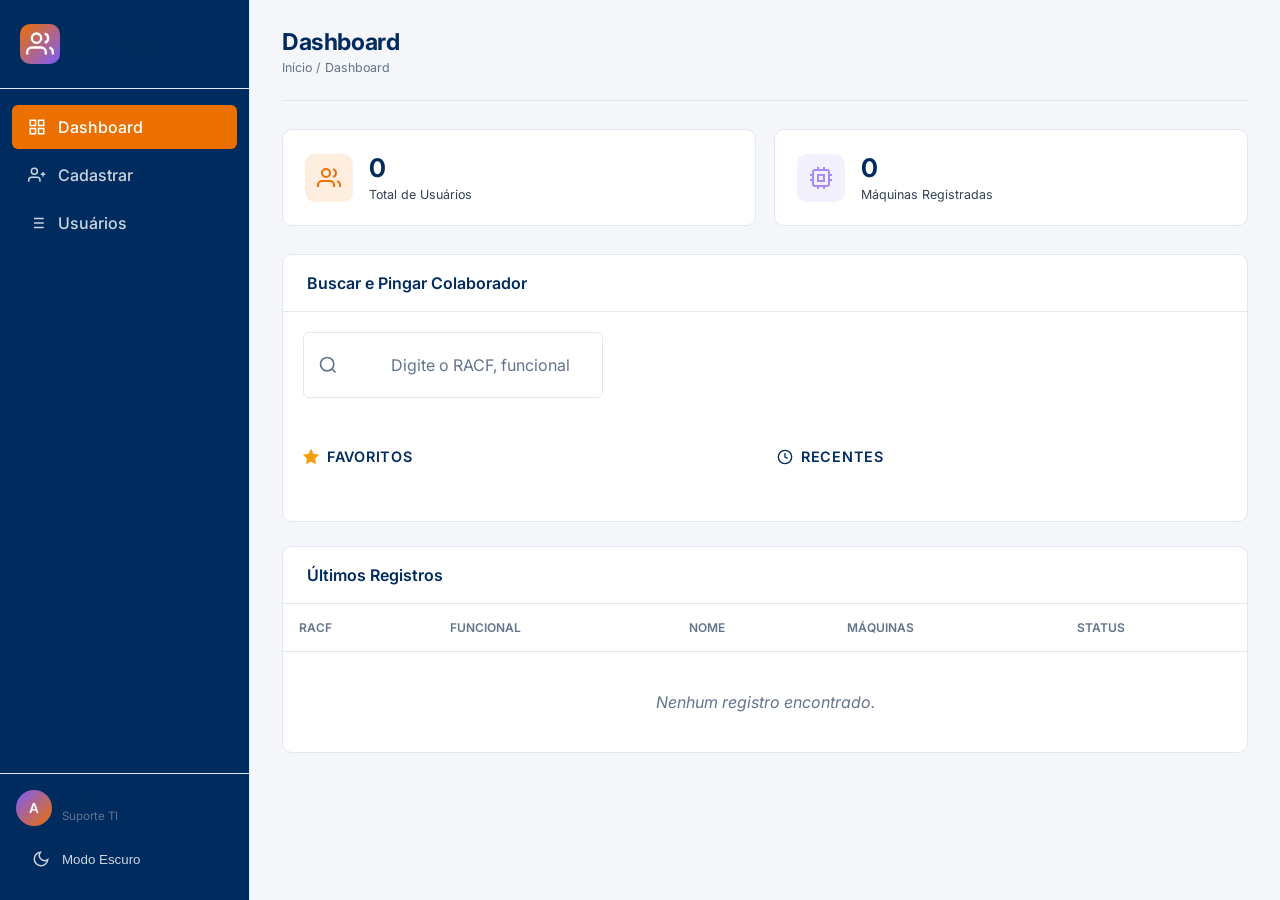
==== static/index.html @ 8035bfb8 "Feat: Support multiple machines per collaborator with relational database and dynamic forms" ====
<!DOCTYPE html>
<html lang="pt-BR">
<head>
    <meta charset="UTF-8">
    <meta name="viewport" content="width=device-width, initial-scale=1.0">
    <title>Gestão de Usuários Corporativos</title>
    <link href="https://fonts.googleapis.com/css2?family=Inter:wght@300;400;500;600;700&display=swap" rel="stylesheet">
    <link rel="stylesheet" href="/static/style.css">
</head>
<body>

<!-- ─── SIDEBAR ─────────────────────────────────────────────── -->
<aside class="sidebar">
    <div class="sidebar-header">
        <div class="sidebar-logo">
            <svg width="28" height="28" viewBox="0 0 24 24" fill="none" stroke="currentColor" stroke-width="2">
                <path d="M17 21v-2a4 4 0 0 0-4-4H5a4 4 0 0 0-4 4v2"/>
                <circle cx="9" cy="7" r="4"/>
                <path d="M23 21v-2a4 4 0 0 0-3-3.87"/>
                <path d="M16 3.13a4 4 0 0 1 0 7.75"/>
            </svg>
        </div>
        <span class="sidebar-title">Auto-Ping</span>
    </div>

    <nav class="sidebar-nav">
        <a href="#" class="nav-item active" data-view="dashboard">
            <svg width="18" height="18" viewBox="0 0 24 24" fill="none" stroke="currentColor" stroke-width="2">
                <rect x="3" y="3" width="7" height="7"/>
                <rect x="14" y="3" width="7" height="7"/>
                <rect x="3" y="14" width="7" height="7"/>
                <rect x="14" y="14" width="7" height="7"/>
            </svg>
            Dashboard
        </a>
        <a href="#" class="nav-item" data-view="cadastrar">
            <svg width="18" height="18" viewBox="0 0 24 24" fill="none" stroke="currentColor" stroke-width="2">
                <path d="M16 21v-2a4 4 0 0 0-4-4H5a4 4 0 0 0-4 4v2"/>
                <circle cx="8.5" cy="7" r="4"/>
                <line x1="20" y1="8" x2="20" y2="14"/>
                <line x1="23" y1="11" x2="17" y2="11"/>
            </svg>
            Cadastrar
        </a>
        <a href="#" class="nav-item" data-view="listar">
            <svg width="18" height="18" viewBox="0 0 24 24" fill="none" stroke="currentColor" stroke-width="2">
                <line x1="8" y1="6" x2="21" y2="6"/>
                <line x1="8" y1="12" x2="21" y2="12"/>
                <line x1="8" y1="18" x2="21" y2="18"/>
                <line x1="3" y1="6" x2="3.01" y2="6"/>
                <line x1="3" y1="12" x2="3.01" y2="12"/>
                <line x1="3" y1="18" x2="3.01" y2="18"/>
            </svg>
            Usuários
        </a>
    </nav>

    <div class="sidebar-footer">
        <div class="sidebar-user" style="margin-bottom: 12px;">
            <div class="user-avatar">A</div>
            <div class="user-info">
                <span class="user-name">Admin</span>
                <span class="user-role">Suporte TI</span>
            </div>
        </div>
        <button class="nav-item" id="theme-toggle" onclick="toggleTheme()" style="background:transparent; border:none; width:100%; text-align:left; cursor:pointer; color:#cbd5e1;">
            <svg width="18" height="18" viewBox="0 0 24 24" fill="none" stroke="currentColor" stroke-width="2">
                <path d="M21 12.79A9 9 0 1 1 11.21 3 7 7 0 0 0 21 12.79z"></path>
            </svg>
            <span id="theme-label">Modo Escuro</span>
        </button>
    </div>
</aside>

<!-- ─── MAIN CONTENT ────────────────────────────────────────── -->
<main class="main-content">

    <!-- HEADER -->
    <header class="top-header">
        <div class="header-left">
            <h1 id="page-title">Dashboard</h1>
            <span class="header-breadcrumb">Início / Dashboard</span>
        </div>
    </header>

    <!-- ─── VIEW: DASHBOARD ──────────────────────────────────── -->
    <section id="view-dashboard" class="view active">
        <div class="stats-grid" style="grid-template-columns: repeat(auto-fit, minmax(200px, 1fr));">
            <div class="stat-card">
                <div class="stat-icon icon-blue">
                    <svg width="24" height="24" viewBox="0 0 24 24" fill="none" stroke="currentColor" stroke-width="2">
                        <path d="M17 21v-2a4 4 0 0 0-4-4H5a4 4 0 0 0-4 4v2"/>
                        <circle cx="9" cy="7" r="4"/>
                        <path d="M23 21v-2a4 4 0 0 0-3-3.87"/>
                        <path d="M16 3.13a4 4 0 0 1 0 7.75"/>
                    </svg>
                </div>
                <div class="stat-info">
                    <span class="stat-number" id="stat-total">0</span>
                    <span class="stat-label">Total de Usuários</span>
                </div>
            </div>
            <div class="stat-card">
                <div class="stat-icon icon-purple">
                    <svg width="24" height="24" viewBox="0 0 24 24" fill="none" stroke="currentColor" stroke-width="2">
                        <rect x="4" y="4" width="16" height="16" rx="2" ry="2"/>
                        <rect x="9" y="9" width="6" height="6"/>
                        <line x1="9" y1="1" x2="9" y2="4"/>
                        <line x1="15" y1="1" x2="15" y2="4"/>
                        <line x1="9" y1="20" x2="9" y2="23"/>
                        <line x1="15" y1="20" x2="15" y2="23"/>
                        <line x1="20" y1="9" x2="23" y2="9"/>
                        <line x1="20" y1="14" x2="23" y2="14"/>
                        <line x1="1" y1="9" x2="4" y2="9"/>
                        <line x1="1" y1="14" x2="4" y2="14"/>
                    </svg>
                </div>
                <div class="stat-info">
                    <span class="stat-number" id="stat-maquinas">0</span>
                    <span class="stat-label">Máquinas Registradas</span>
                </div>
            </div>
        </div>

        <!-- ─── BUSCA RÁPIDA E PING (NO DASHBOARD) ─── -->
        <div class="card" style="margin-bottom: 24px;">
            <div class="card-header">
                <h2>Buscar e Pingar Colaborador</h2>
            </div>
            <div class="lookup-container" style="padding: 20px;">
                <div class="lookup-search" style="position: relative;">
                    <div class="search-box search-box-lg">
                        <svg width="18" height="18" viewBox="0 0 24 24" fill="none" stroke="currentColor" stroke-width="2">
                            <circle cx="11" cy="11" r="8"/>
                            <line x1="21" y1="21" x2="16.65" y2="16.65"/>
                        </svg>
                        <input type="text" id="lookup-input" placeholder="Digite o RACF, funcional ou nome para pingar em tempo real..." autocomplete="off">
                    </div>
                    <div id="lookup-dropdown" class="lookup-dropdown" style="display: none;"></div>
                </div>
                <!-- Resultados da Busca -->
                <div id="lookup-results" style="display:none; margin-top: 20px;"></div>
                <div id="lookup-empty" style="display:none; text-align: center; color: var(--text-muted); padding: 20px;">Nenhum colaborador encontrado.</div>

                <!-- Favoritos e Recentes -->
                <div class="dashboard-lists" id="dashboard-lists">
                    <div class="list-section">
                        <h3><svg width="16" height="16" viewBox="0 0 24 24" fill="var(--warning)" stroke="var(--warning)" stroke-width="2"><polygon points="12 2 15.09 8.26 22 9.27 17 14.14 18.18 21.02 12 17.77 5.82 21.02 7 14.14 2 9.27 8.91 8.26 12 2"></polygon></svg> Favoritos</h3>
                        <div id="favorites-list" class="mini-cards-container"></div>
                    </div>
                    <div class="list-section">
                        <h3><svg width="16" height="16" viewBox="0 0 24 24" fill="none" stroke="currentColor" stroke-width="2"><circle cx="12" cy="12" r="10"></circle><polyline points="12 6 12 12 16 14"></polyline></svg> Recentes</h3>
                        <div id="recents-list" class="mini-cards-container"></div>
                    </div>
                </div>
            </div>
        </div>

        <div class="card">
            <div class="card-header">
                <h2>Últimos Registros</h2>
            </div>
            <div class="table-wrapper">
                <table>
                    <thead>
                        <tr>
                            <th>RACF</th>
                            <th>Funcional</th>
                            <th>Nome</th>
                            <th>Máquinas</th>
                            <th>Status</th>
                        </tr>
                    </thead>
                    <tbody id="dashboard-table-body">
                        <tr><td colspan="5" class="empty-state">Nenhum registro encontrado.</td></tr>
                    </tbody>
                </table>
            </div>
        </div>
    </section>

    <!-- ─── VIEW: CADASTRAR ──────────────────────────────────── -->
    <section id="view-cadastrar" class="view">
        <div class="card form-card">
            <div class="card-header">
                <h2 id="form-title">Novo Registro</h2>
            </div>
            <form id="user-form" autocomplete="off">
                <input type="hidden" id="edit-id">

                <!-- Seção: Dados do Colaborador -->
                <div class="form-section-title">Dados do Colaborador</div>
                <div class="form-grid">
                    <div class="form-group">
                        <label for="racf">RACF</label>
                        <input type="text" id="racf" placeholder="Ex: JSILVA" maxlength="7" required>
                    </div>
                    <div class="form-group">
                        <label for="funcional">Funcional</label>
                        <input type="text" id="funcional" placeholder="Ex: 12345678" maxlength="9" oninput="this.value = this.value.replace(/[^0-9]/g, '')" required>
                    </div>
                    <div class="form-group">
                        <label for="nome">Nome Completo</label>
                        <input type="text" id="nome" placeholder="Ex: João da Silva" required>
                    </div>
                    <div class="form-group">
                        <label for="email">E-mail Corporativo</label>
                        <input type="email" id="email" placeholder="Ex: joao.silva@empresa.com" required>
                    </div>
                    <div class="form-group">
                        <label for="status">Status</label>
                        <select id="status">
                            <option value="Ativo">Ativo</option>
                            <option value="Inativo">Inativo</option>
                        </select>
                    </div>
                </div>

                <!-- Seção: Máquinas do Colaborador -->
                <div class="form-section-title" style="display: flex; justify-content: space-between; align-items: center; margin-top: 30px;">
                    <span>Máquinas do Colaborador</span>
                    <button type="button" class="btn btn-secondary" id="btn-add-machine" style="padding: 6px 12px; font-size: 0.8rem; display: inline-flex; align-items: center; gap: 6px; margin: 0; background: var(--bg-hover); border-color: var(--border);">
                        <svg width="14" height="14" viewBox="0 0 24 24" fill="none" stroke="currentColor" stroke-width="2">
                            <line x1="12" y1="5" x2="12" y2="19"></line>
                            <line x1="5" y1="12" x2="19" y2="12"></line>
                        </svg>
                        Adicionar Máquina
                    </button>
                </div>
                
                <div id="machines-container" style="display: flex; flex-direction: column; gap: 16px; margin-bottom: 24px;">
                    <!-- As máquinas cadastradas serão renderizadas aqui dinamicamente -->
                </div>

                <div class="form-actions">
                    <button type="submit" class="btn btn-primary" id="btn-submit">
                        <svg width="16" height="16" viewBox="0 0 24 24" fill="none" stroke="currentColor" stroke-width="2">
                            <path d="M19 21H5a2 2 0 0 1-2-2V5a2 2 0 0 1 2-2h11l5 5v11a2 2 0 0 1-2 2z"/>
                            <polyline points="17 21 17 13 7 13 7 21"/>
                            <polyline points="7 3 7 8 15 8"/>
                        </svg>
                        Cadastrar
                    </button>
                    <button type="button" class="btn btn-secondary" id="btn-cancel" style="display:none;" onclick="cancelEdit()">
                        Cancelar
                    </button>
                </div>
            </form>
        </div>
    </section>

    <!-- ─── VIEW: LISTAR ─────────────────────────────────────── -->
    <section id="view-listar" class="view">
        <div class="card">
            <div class="card-header">
                <h2>Usuários Cadastrados</h2>
                <div class="search-box">
                    <svg width="16" height="16" viewBox="0 0 24 24" fill="none" stroke="currentColor" stroke-width="2">
                        <circle cx="11" cy="11" r="8"/>
                        <line x1="21" y1="21" x2="16.65" y2="16.65"/>
                    </svg>
                    <input type="text" id="search-input" placeholder="Buscar por RACF, funcional, hostname...">
                </div>
            </div>
            <div class="table-wrapper">
                <table>
                    <thead>
                        <tr>
                            <th>RACF</th>
                            <th>Funcional</th>
                            <th>Nome</th>
                            <th>Máquinas</th>
                            <th>Status</th>
                            <th>Ações</th>
                        </tr>
                    </thead>
                    <tbody id="users-table-body">
                        <tr><td colspan="6" class="empty-state">Nenhum usuário encontrado.</td></tr>
                    </tbody>
                </table>
            </div>
            <div id="pagination-controls"></div>
        </div>
    </section>

</main>

<!-- ─── TOAST NOTIFICATION ──────────────────────────────────── -->
<div id="toast" class="toast"></div>

<!-- ─── MODAL DE CONFIRMAÇÃO ────────────────────────────────── -->
<div id="modal-overlay" class="modal-overlay">
    <div class="modal">
        <h3 id="modal-title">Confirmar Ação</h3>
        <p id="modal-message">Tem certeza que deseja prosseguir?</p>
        <div class="modal-actions">
            <button class="btn btn-secondary" onclick="closeModal()">Cancelar</button>
            <button class="btn" id="btn-confirm-action">Confirmar</button>
        </div>
    </div>
</div>

<script src="/static/script.js"></script>
</body>
</html>
---- static/style.css ----
/* ─── RESET & BASE ─────────────────────────────────────────── */
*, *::before, *::after {
    margin: 0;
    padding: 0;
    box-sizing: border-box;
}

:root {
    --bg-body: #f5f6fa;
    --bg-sidebar: #002b5e;
    --bg-card: #ffffff;
    --bg-input: #ffffff;
    --bg-hover: #f0f2f5;
    --border: #e2e8f0;
    --text-primary: #002b5e;
    --text-secondary: #334155;
    --text-muted: #64748b;
    --success: #10b981;
    --danger: #ef4444;
    --warning: #f59e0b;
    --accent: #ec7000;
    --accent-hover: #cc6000;
    --green: #10b981;
    --green-bg: rgba(16, 185, 129, 0.12);
    --red: #ef4444;
    --red-bg: rgba(239, 68, 68, 0.12);
    --purple: #a78bfa;
    --purple-bg: rgba(167, 139, 250, 0.12);
    --blue-bg: rgba(236, 112, 0, 0.12);
    --radius: 10px;
    --radius-sm: 6px;
    --sidebar-width: 250px;
    --transition: 0.2s ease;
}

[data-theme="dark"] {
    --bg-body: #111827;
    --bg-sidebar: #0f172a;
    --bg-card: #1f2937;
    --bg-input: #374151;
    --bg-hover: #374151;
    --border: #374151;
    --text-primary: #f8fafc;
    --text-secondary: #cbd5e1;
    --text-muted: #94a3b8;
}

body {
    font-family: 'Inter', -apple-system, BlinkMacSystemFont, "Segoe UI", Roboto, Helvetica, Arial, sans-serif;
    background: var(--bg-body);
    color: var(--text-primary);
    display: flex;
    min-height: 100vh;
    overflow-x: hidden;
}

/* ─── SIDEBAR ──────────────────────────────────────────────── */
.sidebar {
    width: var(--sidebar-width);
    background: var(--bg-sidebar);
    border-right: 1px solid var(--border);
    display: flex;
    flex-direction: column;
    position: fixed;
    top: 0;
    left: 0;
    height: 100vh;
    z-index: 100;
}

.sidebar-header {
    display: flex;
    align-items: center;
    gap: 12px;
    padding: 24px 20px;
    border-bottom: 1px solid var(--border);
}

.sidebar-logo {
    width: 40px;
    height: 40px;
    background: linear-gradient(135deg, var(--accent), #7c5cfc);
    border-radius: var(--radius);
    display: flex;
    align-items: center;
    justify-content: center;
    color: #fff;
    flex-shrink: 0;
}

.sidebar-logo h1 {
    font-size: 1.15rem;
    font-weight: 700;
    color: #ffffff;
    letter-spacing: 0.5px;
}

.nav-menu {
    display: flex;
    flex-direction: column;
    gap: 8px;
}

.sidebar-nav {
    flex: 1;
    padding: 16px 12px;
    display: flex;
    flex-direction: column;
    gap: 4px;
}

.nav-item {
    display: flex;
    align-items: center;
    gap: 12px;
    padding: 12px 16px;
    border-radius: var(--radius-sm);
    color: #cbd5e1;
    text-decoration: none;
    font-weight: 500;
    transition: all 0.2s ease;
}

.nav-item:hover, .nav-item.active {
    background: rgba(255, 255, 255, 0.1);
    color: #ffffff;
}

.nav-item.active {
    background: var(--accent);
    color: #ffffff;
}

.sidebar-footer {
    padding: 16px 16px 20px;
    border-top: 1px solid var(--border);
}

.sidebar-user {
    display: flex;
    align-items: center;
    gap: 10px;
}

.user-avatar {
    width: 36px;
    height: 36px;
    border-radius: 50%;
    background: linear-gradient(135deg, #7c5cfc, var(--accent));
    display: flex;
    align-items: center;
    justify-content: center;
    font-weight: 600;
    font-size: 0.85rem;
    color: #fff;
    flex-shrink: 0;
}

.user-info {
    display: flex;
    flex-direction: column;
}

.user-name {
    font-size: 0.85rem;
    font-weight: 600;
}

.user-role {
    font-size: 0.72rem;
    color: var(--text-muted);
}

/* ─── MAIN CONTENT ─────────────────────────────────────────── */
.main-content {
    margin-left: var(--sidebar-width);
    flex: 1;
    padding: 0 32px 40px;
    min-height: 100vh;
}

.top-header {
    display: flex;
    align-items: center;
    justify-content: space-between;
    padding: 28px 0 24px;
    border-bottom: 1px solid var(--border);
    margin-bottom: 28px;
}

.top-header h1 {
    font-size: 1.45rem;
    font-weight: 700;
    letter-spacing: -0.4px;
}

.header-breadcrumb {
    font-size: 0.78rem;
    color: var(--text-muted);
    margin-top: 4px;
}

/* ─── VIEWS ────────────────────────────────────────────────── */
.view {
    display: none;
    animation: fadeIn 0.3s ease;
}

.view.active {
    display: block;
}

@keyframes fadeIn {
    from { opacity: 0; transform: translateY(8px); }
    to { opacity: 1; transform: translateY(0); }
}

/* ─── STATS CARDS ──────────────────────────────────────────── */
.stats-grid {
    display: grid;
    grid-template-columns: repeat(auto-fit, minmax(210px, 1fr));
    gap: 18px;
    margin-bottom: 28px;
}

.stat-card {
    background: var(--bg-card);
    border: 1px solid var(--border);
    border-radius: var(--radius);
    padding: 22px;
    display: flex;
    align-items: center;
    gap: 16px;
    transition: border-color var(--transition), transform var(--transition);
}

.stat-card:hover {
    border-color: #3a3d4a;
    transform: translateY(-2px);
}

.stat-icon {
    width: 48px;
    height: 48px;
    border-radius: var(--radius);
    display: flex;
    align-items: center;
    justify-content: center;
    flex-shrink: 0;
}

.icon-blue   { background: var(--blue-bg);   color: var(--accent); }
.icon-green  { background: var(--green-bg);  color: var(--green); }
.icon-red    { background: var(--red-bg);    color: var(--red); }
.icon-purple { background: var(--purple-bg); color: var(--purple); }

.stat-number {
    font-size: 1.6rem;
    font-weight: 700;
    display: block;
    letter-spacing: -0.5px;
}

.stat-label {
    font-size: 0.78rem;
    color: var(--text-secondary);
}

/* ─── CARDS ────────────────────────────────────────────────── */
.card {
    background: var(--bg-card);
    border: 1px solid var(--border);
    border-radius: var(--radius);
    overflow: hidden;
}

.card-header {
    display: flex;
    align-items: center;
    justify-content: space-between;
    padding: 18px 24px;
    border-bottom: 1px solid var(--border);
}

.card-header h2 {
    font-size: 1rem;
    font-weight: 600;
}

/* ─── SEARCH ───────────────────────────────────────────────── */
.search-box {
    display: flex;
    align-items: center;
    gap: 8px;
    background: var(--bg-input);
    border: 1px solid var(--border);
    border-radius: var(--radius-sm);
    padding: 8px 14px;
    width: 300px;
    transition: border-color var(--transition);
}

.search-box:focus-within {
    border-color: var(--accent);
}

.search-box svg {
    color: var(--text-muted);
    flex-shrink: 0;
}

.search-box input {
    background: none;
    border: none;
    outline: none;
    color: var(--text-primary);
    font-family: inherit;
    font-size: 0.85rem;
    width: 100%;
}

.search-box input::placeholder {
    color: var(--text-muted);
}

/* ─── TABELAS ──────────────────────────────────────────────── */
.table-container {
    width: 100%;
    overflow-x: auto;
}

table {
    width: 100%;
    border-collapse: collapse;
    text-align: left;
}

th, td {
    padding: 16px;
    border-bottom: 1px solid var(--border);
}

th {
    font-size: 0.75rem;
    font-weight: 600;
    color: var(--text-muted);
    text-transform: uppercase;
    border-bottom: 1px solid var(--border);
    white-space: nowrap;
}

tbody tr {
    transition: background var(--transition);
}

tbody tr:hover {
    background: var(--bg-hover);
}

tbody tr:last-child td {
    border-bottom: none;
}

.empty-state {
    text-align: center;
    color: var(--text-muted);
    padding: 40px 20px !important;
    font-style: italic;
}

/* ─── STATUS BADGE ─────────────────────────────────────────── */
.badge {
    display: inline-flex;
    align-items: center;
    gap: 5px;
    padding: 4px 10px;
    border-radius: 20px;
    font-size: 0.75rem;
    font-weight: 600;
}

.badge-ativo {
    background: var(--green-bg);
    color: var(--green);
}

.badge-inativo {
    background: var(--red-bg);
    color: var(--red);
}

.badge-dot {
    width: 6px;
    height: 6px;
    border-radius: 50%;
    background: currentColor;
}

/* ─── ACTION BUTTONS ───────────────────────────────────────── */
.action-buttons {
    display: flex;
    gap: 6px;
}

.btn-icon {
    width: 32px;
    height: 32px;
    border-radius: var(--radius-sm);
    border: 1px solid var(--border);
    background: transparent;
    color: var(--text-secondary);
    cursor: pointer;
    display: flex;
    align-items: center;
    justify-content: center;
    transition: all var(--transition);
}

.btn-icon:hover {
    background: var(--bg-hover);
    color: var(--text-primary);
    border-color: #3a3d4a;
}

.btn-icon.delete:hover {
    background: var(--red-bg);
    color: var(--red);
    border-color: rgba(248, 113, 113, 0.3);
}

/* ─── FORM ─────────────────────────────────────────────────── */
.form-card {
    max-width: 720px;
}

.form-card form {
    padding: 24px;
}

.form-grid {
    display: grid;
    grid-template-columns: 1fr 1fr;
    gap: 18px;
    margin-bottom: 28px;
}

.form-group {
    display: flex;
    flex-direction: column;
    gap: 6px;
}

.form-group label {
    font-size: 0.8rem;
    font-weight: 500;
    color: var(--text-secondary);
}

.form-group input,
.form-group select {
    background: var(--bg-input);
    border: 1px solid var(--border);
    border-radius: var(--radius-sm);
    padding: 10px 14px;
    color: var(--text-primary);
    font-family: inherit;
    font-size: 0.88rem;
    transition: border-color var(--transition);
    outline: none;
}

.form-group input:focus,
.form-group select:focus {
    border-color: var(--accent);
}

.form-group input::placeholder {
    color: var(--text-muted);
}

.form-group select option {
    background: var(--bg-card);
}

.form-actions {
    display: flex;
    gap: 12px;
}

/* ─── BUTTONS ──────────────────────────────────────────────── */
.btn {
    display: inline-flex;
    align-items: center;
    gap: 8px;
    padding: 10px 22px;
    border-radius: var(--radius-sm);
    font-family: inherit;
    font-size: 0.85rem;
    font-weight: 600;
    cursor: pointer;
    border: none;
    transition: all var(--transition);
}

.btn-primary {
    background: var(--accent);
    color: #fff;
}

.btn-primary:hover {
    background: var(--accent-hover);
    transform: translateY(-1px);
}

.btn-secondary {
    background: var(--bg-input);
    color: var(--text-secondary);
    border: 1px solid var(--border);
}

.btn-secondary:hover {
    background: var(--bg-hover);
    color: var(--text-primary);
}

.btn-danger {
    background: var(--red);
    color: #fff;
}

.btn-danger:hover {
    background: #ef4444;
}

/* ─── TOAST ────────────────────────────────────────────────── */
.toast {
    position: fixed;
    bottom: 28px;
    right: 28px;
    background: var(--bg-card);
    border: 1px solid var(--border);
    border-left: 4px solid var(--accent);
    padding: 14px 22px;
    border-radius: var(--radius-sm);
    font-size: 0.85rem;
    font-weight: 500;
    box-shadow: 0 8px 30px rgba(0,0,0,0.35);
    transform: translateY(100px);
    opacity: 0;
    transition: all 0.35s cubic-bezier(0.4, 0, 0.2, 1);
    z-index: 1000;
    max-width: 380px;
}

.toast.show {
    transform: translateY(0);
    opacity: 1;
}

.toast.success {
    border-left-color: var(--green);
}

.toast.error {
    border-left-color: var(--red);
}

/* ─── MODAL ────────────────────────────────────────────────── */
.modal-overlay {
    position: fixed;
    inset: 0;
    background: rgba(0, 0, 0, 0.6);
    backdrop-filter: blur(4px);
    display: flex;
    align-items: center;
    justify-content: center;
    z-index: 200;
    opacity: 0;
    pointer-events: none;
    transition: opacity 0.25s ease;
}

.modal-overlay.show {
    opacity: 1;
    pointer-events: all;
}

.modal {
    background: var(--bg-card);
    border: 1px solid var(--border);
    border-radius: var(--radius);
    padding: 28px;
    max-width: 420px;
    width: 90%;
    transform: scale(0.95);
    transition: transform 0.25s ease;
}

.modal-overlay.show .modal {
    transform: scale(1);
}

.modal h3 {
    font-size: 1.05rem;
    margin-bottom: 10px;
}

.modal p {
    font-size: 0.85rem;
    color: var(--text-secondary);
    line-height: 1.55;
    margin-bottom: 22px;
}

.modal-actions {
    display: flex;
    gap: 10px;
    justify-content: flex-end;
}

/* ─── FORM SECTIONS ────────────────────────────────────────── */
.form-section-title {
    font-size: 0.75rem;
    font-weight: 700;
    text-transform: uppercase;
    letter-spacing: 0.8px;
    color: var(--accent);
    margin-bottom: 14px;
    margin-top: 8px;
    padding-bottom: 8px;
    border-bottom: 1px solid var(--border);
}

.form-section-title:not(:first-of-type) {
    margin-top: 10px;
}

/* ─── INPUT WITH ACTION (PING) ─────────────────────────────── */
.input-with-action {
    display: flex;
    gap: 8px;
}

.input-with-action input {
    flex: 1;
}

.btn-ping {
    display: inline-flex;
    align-items: center;
    gap: 5px;
    padding: 8px 14px;
    background: var(--purple-bg);
    color: var(--purple);
    border: 1px solid rgba(167, 139, 250, 0.25);
    border-radius: var(--radius-sm);
    font-family: inherit;
    font-size: 0.78rem;
    font-weight: 600;
    cursor: pointer;
    white-space: nowrap;
    transition: all var(--transition);
}

.btn-ping:hover {
    background: rgba(167, 139, 250, 0.22);
    border-color: rgba(167, 139, 250, 0.4);
    transform: translateY(-1px);
}

.btn-ping:disabled {
    opacity: 0.6;
    cursor: not-allowed;
    transform: none;
}

/* ─── PING RESULT ──────────────────────────────────────────── */
.ping-result {
    display: flex;
    align-items: center;
    gap: 10px;
    padding: 12px 16px;
    border-radius: var(--radius-sm);
    font-size: 0.82rem;
    margin-bottom: 20px;
    animation: fadeIn 0.3s ease;
}

.ping-result.online {
    background: var(--green-bg);
    border: 1px solid rgba(52, 211, 153, 0.2);
    color: var(--green);
}

.ping-result.offline {
    background: var(--red-bg);
    border: 1px solid rgba(248, 113, 113, 0.2);
    color: var(--red);
}

.ping-dot {
    width: 8px;
    height: 8px;
    border-radius: 50%;
    flex-shrink: 0;
}

.dot-online {
    background: var(--green);
    box-shadow: 0 0 6px var(--green);
    animation: pulse-green 1.5s infinite;
}

.dot-offline {
    background: var(--red);
    box-shadow: 0 0 6px var(--red);
}

@keyframes pulse-green {
    0%, 100% { box-shadow: 0 0 4px var(--green); }
    50% { box-shadow: 0 0 12px var(--green); }
}

/* ─── MONO TEXT ────────────────────────────────────────────── */
.mono {
    font-family: 'Consolas', 'Courier New', monospace;
    font-size: 0.82rem;
    color: var(--text-secondary);
    letter-spacing: 0.3px;
}

/* ─── SPINNER ──────────────────────────────────────────────── */
.spinner {
    display: inline-block;
    width: 14px;
    height: 14px;
    border: 2px solid rgba(167, 139, 250, 0.3);
    border-top-color: var(--purple);
    border-radius: 50%;
    animation: spin 0.6s linear infinite;
}

@keyframes spin {
    to { transform: rotate(360deg); }
}

/* ─── CONSULTAR (LOOKUP) ─────────────────────────────────────── */
.lookup-container {
    display: flex;
    flex-direction: column;
    gap: 24px;
}

.lookup-search {
    margin-bottom: 10px;
}

.search-box-lg input {
    font-size: 1rem;
    padding: 14px 14px 14px 45px;
}

.search-box-lg svg {
    width: 20px;
    height: 20px;
    left: 14px;
}

.lookup-empty {
    display: flex;
    flex-direction: column;
    align-items: center;
    justify-content: center;
    padding: 60px 20px;
    text-align: center;
    color: var(--text-muted);
    background: var(--surface);
    border: 1px dashed var(--border);
    border-radius: var(--radius);
}

.lookup-empty svg {
    margin-bottom: 16px;
    opacity: 0.5;
}

.lookup-card {
    background: var(--surface);
    border: 1px solid var(--border);
    border-radius: var(--radius);
    overflow: hidden;
    margin-bottom: 16px;
    animation: fadeIn 0.3s ease;
}

.lookup-card-header {
    display: flex;
    align-items: center;
    gap: 16px;
    padding: 16px 20px;
    background: rgba(255, 255, 255, 0.02);
    border-bottom: 1px solid var(--border);
}

.lookup-avatar {
    width: 42px;
    height: 42px;
    border-radius: 50%;
    background: var(--purple-bg);
    color: var(--purple);
    display: flex;
    align-items: center;
    justify-content: center;
    font-size: 1.1rem;
    font-weight: 700;
}

.lookup-info {
    flex: 1;
    display: flex;
    flex-direction: column;
}

.lookup-name {
    font-weight: 600;
    font-size: 1.05rem;
    color: var(--text);
}

.lookup-meta {
    font-size: 0.8rem;
    color: var(--text-secondary);
    margin-top: 2px;
}

.lookup-card-body {
    display: grid;
    grid-template-columns: repeat(auto-fit, minmax(200px, 1fr));
    gap: 20px;
    padding: 20px;
}

.lookup-field {
    display: flex;
    flex-direction: column;
    gap: 6px;
}

.lookup-label {
    font-size: 0.75rem;
    text-transform: uppercase;
    letter-spacing: 0.5px;
    font-weight: 600;
    color: var(--text-muted);
}

.lookup-value {
    font-size: 0.95rem;
    color: var(--text);
    display: flex;
    align-items: center;
    gap: 8px;
}

/* ─── BOTÃO DE COPIAR ──────────────────────────────────────── */
.btn-copy {
    background: transparent;
    border: none;
    color: var(--text-muted);
    cursor: pointer;
    padding: 2px;
    margin-left: 6px;
    transition: color 0.2s ease;
    display: inline-flex;
    align-items: center;
}

.btn-copy:hover {
    color: var(--purple);
    transform: scale(1.1);
}

/* ─── FAVORITOS E RECENTES ─────────────────────────────────── */
.dashboard-lists {
    display: grid;
    grid-template-columns: 1fr 1fr;
    gap: 24px;
    margin-top: 16px;
    margin-bottom: 24px;
}

.list-section h3 {
    font-size: 0.9rem;
    font-weight: 600;
    color: var(--text);
    margin-bottom: 12px;
    display: flex;
    align-items: center;
    gap: 8px;
    text-transform: uppercase;
    letter-spacing: 0.05em;
}

.mini-cards-container {
    display: flex;
    flex-direction: column;
    gap: 10px;
}

.mini-card {
    background: var(--bg-hover);
    border: 1px solid var(--border);
    border-radius: 8px;
    padding: 12px 16px;
    display: flex;
    justify-content: space-between;
    align-items: center;
    cursor: pointer;
    transition: all 0.2s ease;
}

.mini-card:hover {
    border-color: var(--purple);
    background: rgba(168, 85, 247, 0.05);
}

.mini-card-info {
    display: flex;
    flex-direction: column;
    gap: 4px;
}

.mini-card-name {
    font-weight: 600;
    font-size: 0.95rem;
    color: var(--text);
}

.mini-card-meta {
    font-size: 0.8rem;
    color: var(--text-muted);
}

.btn-favorite {
    background: transparent;
    border: none;
    color: var(--text-muted);
    cursor: pointer;
    padding: 6px;
    border-radius: 4px;
    transition: all 0.2s ease;
    display: flex;
    align-items: center;
    justify-content: center;
}

.btn-favorite:hover {
    color: var(--yellow);
    background: rgba(250, 204, 21, 0.1);
}

.btn-favorite.active {
    color: var(--yellow);
}

.lookup-card-title-row {
    display: flex;
    justify-content: space-between;
    align-items: center;
    width: 100%;
}

/* ─── RESPONSIVE ───────────────────────────────────────────── */
@media (max-width: 768px) {
    .sidebar {
        width: 60px;
    }

    .sidebar-title,
    .nav-item span,
    .sidebar-footer .user-info,
    .nav-item {
        font-size: 0;
    }

    .nav-item {
        justify-content: center;
        padding: 12px;
    }

    .nav-item svg {
        margin: 0;
    }

    .sidebar-header {
        justify-content: center;
        padding: 16px;
    }

    .sidebar-title {
        display: none;
    }

    .sidebar-footer {
        display: flex;
        justify-content: center;
    }

    .user-info {
        display: none;
    }

    .main-content {
        margin-left: 60px;
        padding: 0 16px 32px;
    }

    .form-grid {
        grid-template-columns: 1fr;
    }

    .search-box {
        width: 100%;
    }

    .card-header {
        flex-direction: column;
        align-items: flex-start;
        gap: 12px;
    }

    .stats-grid {
        grid-template-columns: 1fr 1fr;
    }
}

/* ─── PAGINAÇÃO ────────────────────────────────────────────── */
#pagination-controls {
    display: flex;
    flex-direction: column;
    align-items: center;
    gap: 10px;
    padding: 16px 24px;
    border-top: 1px solid var(--border);
}

.pagination {
    display: flex;
    align-items: center;
    gap: 6px;
}

.btn-page {
    display: inline-flex;
    align-items: center;
    justify-content: center;
    min-width: 36px;
    height: 36px;
    padding: 0 12px;
    border: 1px solid var(--border);
    border-radius: var(--radius-sm);
    background: var(--bg-card);
    color: var(--text-secondary);
    font-family: inherit;
    font-size: 0.82rem;
    font-weight: 500;
    cursor: pointer;
    transition: all var(--transition);
}

.btn-page:hover:not(.disabled):not(.active) {
    background: var(--bg-hover);
    border-color: var(--accent);
    color: var(--accent);
}

.btn-page.active {
    background: var(--accent);
    color: #fff;
    border-color: var(--accent);
    font-weight: 600;
}

.btn-page.disabled {
    opacity: 0.4;
    cursor: not-allowed;
}

.page-dots {
    padding: 0 4px;
    color: var(--text-muted);
    font-size: 0.85rem;
}

.pagination-info {
    font-size: 0.78rem;
    color: var(--text-muted);
}

/* ─── DROPDOWN DE BUSCA RÁPIDA ───────────────────────────── */
.lookup-dropdown {
    position: absolute;
    top: 100%;
    left: 0;
    width: 100%;
    background: var(--bg-card);
    border: 1px solid var(--border);
    border-radius: var(--radius-sm);
    box-shadow: 0 10px 15px -3px rgba(0, 0, 0, 0.1), 0 4px 6px -2px rgba(0, 0, 0, 0.05);
    z-index: 999;
    max-height: 250px;
    overflow-y: auto;
    margin-top: 4px;
}

.lookup-dropdown-item {
    padding: 12px 16px;
    display: flex;
    justify-content: space-between;
    align-items: center;
    cursor: pointer;
    transition: background var(--transition);
    border-bottom: 1px solid var(--border);
}

.lookup-dropdown-item:last-child {
    border-bottom: none;
}

.lookup-dropdown-item:hover {
    background: var(--bg-hover);
}

.lookup-dropdown-name {
    font-size: 0.88rem;
    font-weight: 500;
    color: var(--text-primary);
}

.lookup-dropdown-meta {
    font-size: 0.78rem;
    color: var(--text-muted);
}

/* ─── DYNAMIC MACHINE FIELDS & TAGS ──────────────────────── */
.machine-item-card {
    background: var(--bg-hover);
    border: 1px solid var(--border);
    border-radius: var(--radius);
    padding: 16px;
    position: relative;
    display: flex;
    flex-direction: column;
    gap: 12px;
}

.machine-item-header {
    display: flex;
    justify-content: space-between;
    align-items: center;
    border-bottom: 1px solid var(--border);
    padding-bottom: 8px;
    margin-bottom: 4px;
}

.machine-item-title {
    font-size: 0.9rem;
    font-weight: 600;
    color: var(--text-secondary);
}

.btn-remove-machine {
    background: transparent;
    border: none;
    color: var(--danger);
    cursor: pointer;
    font-size: 0.8rem;
    display: inline-flex;
    align-items: center;
    gap: 4px;
    padding: 2px 6px;
    border-radius: var(--radius-sm);
    transition: var(--transition);
}

.btn-remove-machine:hover {
    background: rgba(239, 68, 68, 0.1);
}

/* Tag style for listing */
.machine-tag {
    display: inline-flex;
    align-items: center;
    gap: 4px;
    padding: 3px 8px;
    font-size: 0.75rem;
    font-weight: 500;
    border-radius: 4px;
    background: var(--bg-hover);
    border: 1px solid var(--border);
    color: var(--text-secondary);
    margin: 2px;
}

.machine-tag.desktop {
    background: rgba(59, 130, 246, 0.1);
    border-color: rgba(59, 130, 246, 0.2);
    color: #3b82f6;
}

.machine-tag.notebook {
    background: rgba(16, 185, 129, 0.1);
    border-color: rgba(16, 185, 129, 0.2);
    color: #10b981;
}

.machine-tag.minidesk {
    background: rgba(139, 92, 246, 0.1);
    border-color: rgba(139, 92, 246, 0.2);
    color: #8b5cf6;
}
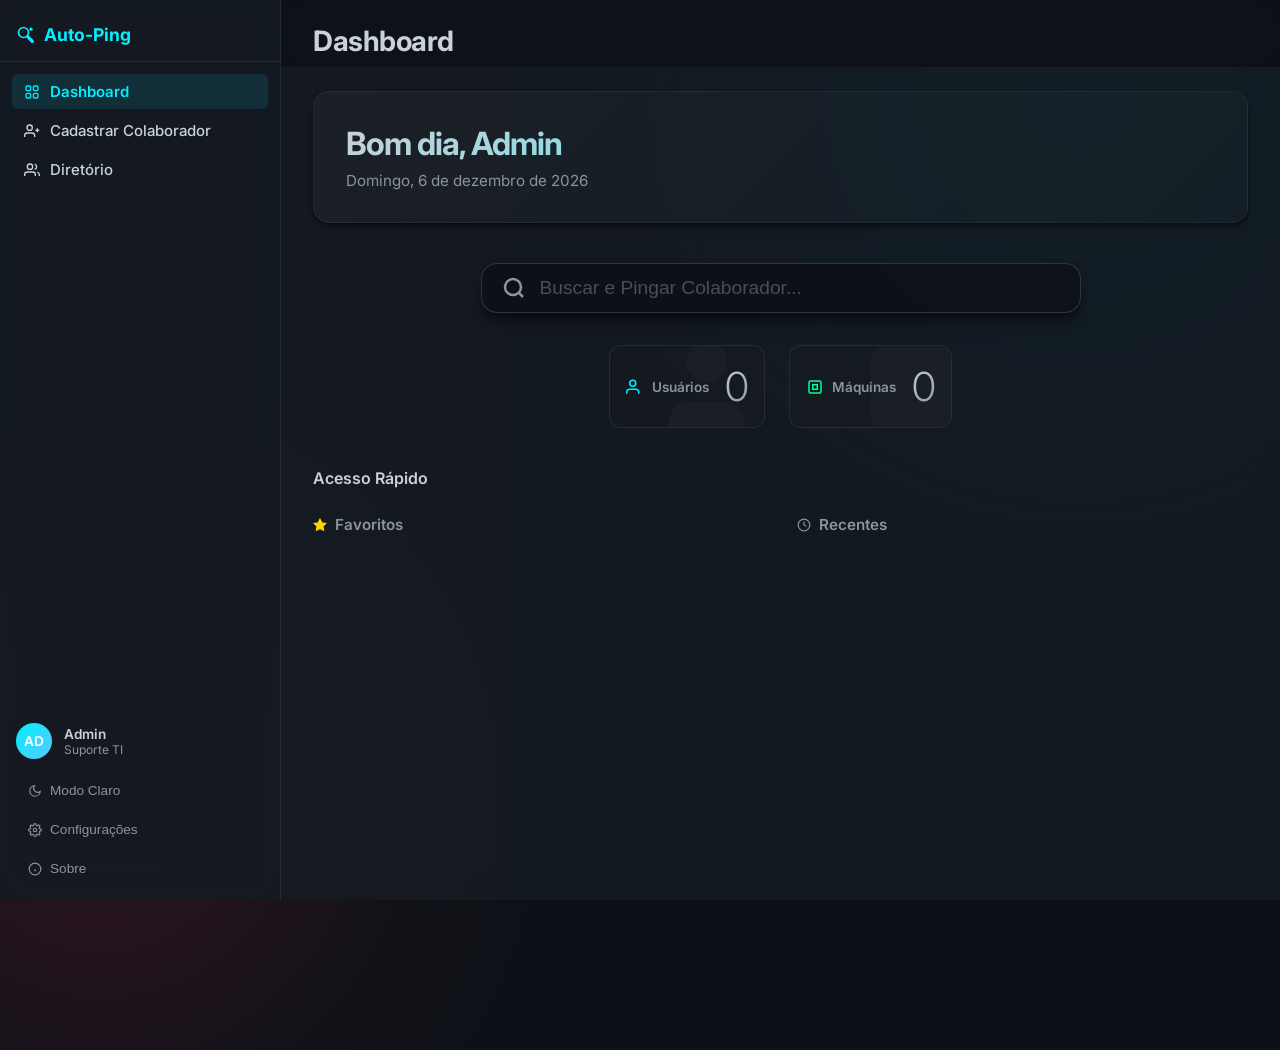
==== commit b2a3e5c6: "feat(UI/UX): Refatoração completa para Glassmorphism, Painel responsivo e Mini-Game" ====
--- a/static/index.html
+++ b/static/index.html
@@ -2,304 +2,389 @@
 <html lang="pt-BR">
 <head>
     <meta charset="UTF-8">
-    <meta name="viewport" content="width=device-width, initial-scale=1.0">
-    <title>Gestão de Usuários Corporativos</title>
-    <link href="https://fonts.googleapis.com/css2?family=Inter:wght@300;400;500;600;700&display=swap" rel="stylesheet">
-    <link rel="stylesheet" href="/static/style.css">
+    <meta name="viewport" content="width=device-width, initial-scale=1.0, maximum-scale=1.0, user-scalable=no">
+    <!-- Google Fonts: Inter -->
+    <link rel="preconnect" href="https://fonts.googleapis.com">
+    <link rel="preconnect" href="https://fonts.gstatic.com" crossorigin>
+    <link href="https://fonts.googleapis.com/css2?family=Inter:wght@400;500;600;700&display=swap" rel="stylesheet">
+    <title>Auto-Ping</title>
+    <!-- Design System / Neo-Glass -->
+    <!-- Neo-Glass Tokens (Cores, Espaçamento, Variáveis) -->
+    <link rel="stylesheet" href="/static/css/tokens.css?v=25">
+    <!-- Base Neo-Glass Components -->
+    <link rel="stylesheet" href="/static/style.css?v=25">
 </head>
 <body>
-
-<!-- ─── SIDEBAR ─────────────────────────────────────────────── -->
-<aside class="sidebar">
-    <div class="sidebar-header">
-        <div class="sidebar-logo">
-            <svg width="28" height="28" viewBox="0 0 24 24" fill="none" stroke="currentColor" stroke-width="2">
-                <path d="M17 21v-2a4 4 0 0 0-4-4H5a4 4 0 0 0-4 4v2"/>
-                <circle cx="9" cy="7" r="4"/>
-                <path d="M23 21v-2a4 4 0 0 0-3-3.87"/>
-                <path d="M16 3.13a4 4 0 0 1 0 7.75"/>
-            </svg>
-        </div>
-        <span class="sidebar-title">Auto-Ping</span>
-    </div>
-
-    <nav class="sidebar-nav">
-        <a href="#" class="nav-item active" data-view="dashboard">
-            <svg width="18" height="18" viewBox="0 0 24 24" fill="none" stroke="currentColor" stroke-width="2">
-                <rect x="3" y="3" width="7" height="7"/>
-                <rect x="14" y="3" width="7" height="7"/>
-                <rect x="3" y="14" width="7" height="7"/>
-                <rect x="14" y="14" width="7" height="7"/>
-            </svg>
-            Dashboard
-        </a>
-        <a href="#" class="nav-item" data-view="cadastrar">
-            <svg width="18" height="18" viewBox="0 0 24 24" fill="none" stroke="currentColor" stroke-width="2">
-                <path d="M16 21v-2a4 4 0 0 0-4-4H5a4 4 0 0 0-4 4v2"/>
-                <circle cx="8.5" cy="7" r="4"/>
-                <line x1="20" y1="8" x2="20" y2="14"/>
-                <line x1="23" y1="11" x2="17" y2="11"/>
-            </svg>
-            Cadastrar
-        </a>
-        <a href="#" class="nav-item" data-view="listar">
-            <svg width="18" height="18" viewBox="0 0 24 24" fill="none" stroke="currentColor" stroke-width="2">
-                <line x1="8" y1="6" x2="21" y2="6"/>
-                <line x1="8" y1="12" x2="21" y2="12"/>
-                <line x1="8" y1="18" x2="21" y2="18"/>
-                <line x1="3" y1="6" x2="3.01" y2="6"/>
-                <line x1="3" y1="12" x2="3.01" y2="12"/>
-                <line x1="3" y1="18" x2="3.01" y2="18"/>
-            </svg>
-            Usuários
-        </a>
-    </nav>
-
-    <div class="sidebar-footer">
-        <div class="sidebar-user" style="margin-bottom: 12px;">
-            <div class="user-avatar">A</div>
-            <div class="user-info">
-                <span class="user-name">Admin</span>
-                <span class="user-role">Suporte TI</span>
-            </div>
-        </div>
-        <button class="nav-item" id="theme-toggle" onclick="toggleTheme()" style="background:transparent; border:none; width:100%; text-align:left; cursor:pointer; color:#cbd5e1;">
-            <svg width="18" height="18" viewBox="0 0 24 24" fill="none" stroke="currentColor" stroke-width="2">
-                <path d="M21 12.79A9 9 0 1 1 11.21 3 7 7 0 0 0 21 12.79z"></path>
-            </svg>
-            <span id="theme-label">Modo Escuro</span>
-        </button>
-    </div>
-</aside>
-
-<!-- ─── MAIN CONTENT ────────────────────────────────────────── -->
-<main class="main-content">
-
-    <!-- HEADER -->
-    <header class="top-header">
-        <div class="header-left">
-            <h1 id="page-title">Dashboard</h1>
-            <span class="header-breadcrumb">Início / Dashboard</span>
-        </div>
-    </header>
-
-    <!-- ─── VIEW: DASHBOARD ──────────────────────────────────── -->
-    <section id="view-dashboard" class="view active">
-        <div class="stats-grid" style="grid-template-columns: repeat(auto-fit, minmax(200px, 1fr));">
-            <div class="stat-card">
-                <div class="stat-icon icon-blue">
-                    <svg width="24" height="24" viewBox="0 0 24 24" fill="none" stroke="currentColor" stroke-width="2">
-                        <path d="M17 21v-2a4 4 0 0 0-4-4H5a4 4 0 0 0-4 4v2"/>
-                        <circle cx="9" cy="7" r="4"/>
-                        <path d="M23 21v-2a4 4 0 0 0-3-3.87"/>
-                        <path d="M16 3.13a4 4 0 0 1 0 7.75"/>
-                    </svg>
-                </div>
-                <div class="stat-info">
-                    <span class="stat-number" id="stat-total">0</span>
-                    <span class="stat-label">Total de Usuários</span>
-                </div>
-            </div>
-            <div class="stat-card">
-                <div class="stat-icon icon-purple">
-                    <svg width="24" height="24" viewBox="0 0 24 24" fill="none" stroke="currentColor" stroke-width="2">
-                        <rect x="4" y="4" width="16" height="16" rx="2" ry="2"/>
-                        <rect x="9" y="9" width="6" height="6"/>
-                        <line x1="9" y1="1" x2="9" y2="4"/>
-                        <line x1="15" y1="1" x2="15" y2="4"/>
-                        <line x1="9" y1="20" x2="9" y2="23"/>
-                        <line x1="15" y1="20" x2="15" y2="23"/>
-                        <line x1="20" y1="9" x2="23" y2="9"/>
-                        <line x1="20" y1="14" x2="23" y2="14"/>
-                        <line x1="1" y1="9" x2="4" y2="9"/>
-                        <line x1="1" y1="14" x2="4" y2="14"/>
-                    </svg>
-                </div>
-                <div class="stat-info">
-                    <span class="stat-number" id="stat-maquinas">0</span>
-                    <span class="stat-label">Máquinas Registradas</span>
-                </div>
-            </div>
-        </div>
-
-        <!-- ─── BUSCA RÁPIDA E PING (NO DASHBOARD) ─── -->
-        <div class="card" style="margin-bottom: 24px;">
-            <div class="card-header">
-                <h2>Buscar e Pingar Colaborador</h2>
-            </div>
-            <div class="lookup-container" style="padding: 20px;">
-                <div class="lookup-search" style="position: relative;">
-                    <div class="search-box search-box-lg">
-                        <svg width="18" height="18" viewBox="0 0 24 24" fill="none" stroke="currentColor" stroke-width="2">
+<div class="ambient-glow glow-1"></div>
+<div class="ambient-glow glow-2"></div>
+<div class="custom-window">
+    <!-- ─── SIDEBAR (Tech Style) ─────────────────────────────────────────────── -->
+    <aside class="macos-sidebar">
+        <div class="sidebar-header" style="margin-top: 24px; padding: 0 16px; border-bottom: 1px solid var(--border-subtle); padding-bottom: 16px;">
+            <span class="sidebar-title" style="font-weight: var(--font-weight-bold); font-size: 1.1rem; color: var(--color-primary-500); display: flex; align-items: center; gap: 8px;">
+                <svg width="20" height="20" viewBox="0 0 24 24" fill="none" stroke="currentColor" stroke-width="2" stroke-linecap="round" stroke-linejoin="round"><path d="M14.5 14.5L19.5 19.5" stroke-width="4"></path><circle cx="9" cy="9" r="6"></circle><circle cx="18" cy="5" r="2" fill="currentColor" stroke="none"></circle></svg>
+                Auto-Ping
+            </span>
+        </div>
+
+        <nav class="sidebar-nav">
+            <a href="#" class="nav-item active" data-view="dashboard">
+                <svg width="16" height="16" viewBox="0 0 24 24" fill="none" stroke="currentColor" stroke-width="2">
+                    <rect x="3" y="3" width="7" height="7" rx="2"/>
+                    <rect x="14" y="3" width="7" height="7" rx="2"/>
+                    <rect x="3" y="14" width="7" height="7" rx="2"/>
+                    <rect x="14" y="14" width="7" height="7" rx="2"/>
+                </svg>
+                Dashboard
+            </a>
+            <a href="#" class="nav-item" data-view="cadastrar">
+                <svg width="16" height="16" viewBox="0 0 24 24" fill="none" stroke="currentColor" stroke-width="2">
+                    <path d="M16 21v-2a4 4 0 0 0-4-4H5a4 4 0 0 0-4 4v2"/>
+                    <circle cx="8.5" cy="7" r="4"/>
+                    <line x1="20" y1="8" x2="20" y2="14"/>
+                    <line x1="23" y1="11" x2="17" y2="11"/>
+                </svg>
+                Cadastrar Colaborador
+            </a>
+            <a href="#" class="nav-item" data-view="listar">
+                <svg width="16" height="16" viewBox="0 0 24 24" fill="none" stroke="currentColor" stroke-width="2">
+                    <path d="M17 21v-2a4 4 0 0 0-4-4H5a4 4 0 0 0-4 4v2"/>
+                    <circle cx="9" cy="7" r="4"/>
+                    <path d="M23 21v-2a4 4 0 0 0-3-3.87"/>
+                    <path d="M16 3.13a4 4 0 0 1 0 7.75"/>
+                </svg>
+                Diretório
+            </a>
+        </nav>
+
+        <div class="sidebar-footer">
+            <div class="user-profile-widget">
+                <div class="user-avatar">AD</div>
+                <div class="user-info">
+                    <span class="user-name">Admin</span>
+                    <span class="user-role">Suporte TI</span>
+                </div>
+            </div>
+            <button class="theme-toggle-btn" onclick="toggleTheme()">
+                <svg width="14" height="14" viewBox="0 0 24 24" fill="none" stroke="currentColor" stroke-width="2">
+                    <path d="M21 12.79A9 9 0 1 1 11.21 3 7 7 0 0 0 21 12.79z"></path>
+                </svg>
+                Modo Claro
+            </button>
+            <button class="theme-toggle-btn" onclick="openJumpConfigModal()" style="margin-top: 8px;">
+                <svg width="14" height="14" viewBox="0 0 24 24" fill="none" stroke="currentColor" stroke-width="2">
+                    <circle cx="12" cy="12" r="3"></circle>
+                    <path d="M19.4 15a1.65 1.65 0 0 0 .33 1.82l.06.06a2 2 0 0 1 0 2.83 2 2 0 0 1-2.83 0l-.06-.06a1.65 1.65 0 0 0-1.82-.33 1.65 1.65 0 0 0-1 1.51V21a2 2 0 0 1-2 2 2 2 0 0 1-2-2v-.09A1.65 1.65 0 0 0 9 19.4a1.65 1.65 0 0 0-1.82.33l-.06.06a2 2 0 0 1-2.83 0 2 2 0 0 1 0-2.83l.06-.06a1.65 1.65 0 0 0 .33-1.82 1.65 1.65 0 0 0-1.51-1H3a2 2 0 0 1-2-2 2 2 0 0 1 2-2h.09A1.65 1.65 0 0 0 4.6 9a1.65 1.65 0 0 0-.33-1.82l-.06-.06a2 2 0 0 1 0-2.83 2 2 0 0 1 2.83 0l.06.06a1.65 1.65 0 0 0 1.82.33H9a1.65 1.65 0 0 0 1-1.51V3a2 2 0 0 1 2-2 2 2 0 0 1 2 2v.09a1.65 1.65 0 0 0 1 1.51 1.65 1.65 0 0 0 1.82-.33l.06-.06a2 2 0 0 1 2.83 0 2 2 0 0 1 0 2.83l-.06.06a1.65 1.65 0 0 0-.33 1.82V9a1.65 1.65 0 0 0 1.51 1H21a2 2 0 0 1 2 2 2 2 0 0 1-2 2h-.09a1.65 1.65 0 0 0-1.51 1z"></path>
+                </svg>
+                Configurações
+            </button>
+            <button class="theme-toggle-btn" onclick="openCreditsModal()" style="margin-top: 8px;">
+                <svg width="14" height="14" viewBox="0 0 24 24" fill="none" stroke="currentColor" stroke-width="2">
+                    <circle cx="12" cy="12" r="10"></circle>
+                    <line x1="12" y1="16" x2="12" y2="12"></line>
+                    <line x1="12" y1="8" x2="12.01" y2="8"></line>
+                </svg>
+                Sobre
+            </button>
+        </div>
+    </aside>
+
+    <!-- ─── MAIN CONTENT ────────────────────────────────────────── -->
+    <main class="macos-content">
+        <!-- HEADER -->
+        <header class="top-header">
+            <h1 id="page-title" class="page-title">Dashboard</h1>
+        </header>
+
+        <div class="view-container">
+            <!-- ─── VIEW: DASHBOARD ──────────────────────────────────── -->
+            <section id="view-dashboard" class="view active">
+                
+                <!-- HERO BANNER -->
+                <div class="hero-banner">
+                    <h2 class="hero-greeting" id="hero-greeting">Boa noite, Admin</h2>
+                    <p class="hero-date" id="hero-date">Carregando data...</p>
+                </div>
+
+                <!-- SPOTLIGHT SEARCH -->
+                <div class="spotlight-container">
+                    <div class="spotlight-search">
+                        <svg width="24" height="24" viewBox="0 0 24 24" fill="none" stroke="currentColor" stroke-width="2.5">
                             <circle cx="11" cy="11" r="8"/>
                             <line x1="21" y1="21" x2="16.65" y2="16.65"/>
                         </svg>
-                        <input type="text" id="lookup-input" placeholder="Digite o RACF, funcional ou nome para pingar em tempo real..." autocomplete="off">
-                    </div>
-                    <div id="lookup-dropdown" class="lookup-dropdown" style="display: none;"></div>
-                </div>
-                <!-- Resultados da Busca -->
-                <div id="lookup-results" style="display:none; margin-top: 20px;"></div>
-                <div id="lookup-empty" style="display:none; text-align: center; color: var(--text-muted); padding: 20px;">Nenhum colaborador encontrado.</div>
-
-                <!-- Favoritos e Recentes -->
+                        <input type="text" id="lookup-input" placeholder="Buscar e Pingar Colaborador..." autocomplete="off">
+                    </div>
+                    
+                    <div id="lookup-results" class="spotlight-results" style="display:none;"></div>
+                    <div id="lookup-empty" class="spotlight-empty" style="display:none;">Nenhum colaborador encontrado.</div>
+                </div>
+
+                <!-- DETALHES DO COLABORADOR SELECIONADO -->
+                <div id="lookup-detail" style="max-width: 600px; margin: 0 auto 32px; display: none;"></div>
+
+                <!-- DASHBOARD WIDGETS -->
+                <div class="widgets-grid">
+                    <div class="apple-widget widget-small" style="position:relative; overflow:hidden;">
+                        <svg class="widget-watermark" viewBox="0 0 24 24" fill="currentColor">
+                            <path d="M16 21v-2a4 4 0 0 0-4-4H5a4 4 0 0 0-4 4v2"/><circle cx="8.5" cy="7" r="4"/><line x1="20" y1="8" x2="20" y2="14"/><line x1="23" y1="11" x2="17" y2="11"/>
+                        </svg>
+                        <div class="widget-header">
+                            <svg width="18" height="18" viewBox="0 0 24 24" fill="none" stroke="var(--color-primary-500)" stroke-width="2">
+                                <path d="M17 21v-2a4 4 0 0 0-4-4H5a4 4 0 0 0-4 4v2"/>
+                                <circle cx="9" cy="7" r="4"/>
+                            </svg>
+                            <span>Usuários</span>
+                        </div>
+                        <div class="widget-content">
+                            <span class="widget-number text-gradient" id="stat-total">0</span>
+                        </div>
+                    </div>
+                    <div class="apple-widget widget-small" style="position:relative; overflow:hidden;">
+                        <svg class="widget-watermark" viewBox="0 0 24 24" fill="currentColor">
+                            <rect x="4" y="4" width="16" height="16" rx="2" ry="2"/><rect x="9" y="9" width="6" height="6"/>
+                        </svg>
+                        <div class="widget-header">
+                            <svg width="18" height="18" viewBox="0 0 24 24" fill="none" stroke="var(--color-success)" stroke-width="2">
+                                <rect x="4" y="4" width="16" height="16" rx="2" ry="2"/>
+                                <rect x="9" y="9" width="6" height="6"/>
+                            </svg>
+                            <span>Máquinas</span>
+                        </div>
+                        <div class="widget-content">
+                            <span class="widget-number text-gradient" id="stat-maquinas">0</span>
+                        </div>
+                    </div>
+                </div>
+
+                <div class="section-title">Acesso Rápido</div>
                 <div class="dashboard-lists" id="dashboard-lists">
                     <div class="list-section">
-                        <h3><svg width="16" height="16" viewBox="0 0 24 24" fill="var(--warning)" stroke="var(--warning)" stroke-width="2"><polygon points="12 2 15.09 8.26 22 9.27 17 14.14 18.18 21.02 12 17.77 5.82 21.02 7 14.14 2 9.27 8.91 8.26 12 2"></polygon></svg> Favoritos</h3>
+                        <h3><svg width="14" height="14" viewBox="0 0 24 24" fill="var(--color-warning)" stroke="var(--color-warning)" stroke-width="2"><polygon points="12 2 15.09 8.26 22 9.27 17 14.14 18.18 21.02 12 17.77 5.82 21.02 7 14.14 2 9.27 8.91 8.26 12 2"></polygon></svg> Favoritos</h3>
                         <div id="favorites-list" class="mini-cards-container"></div>
                     </div>
                     <div class="list-section">
-                        <h3><svg width="16" height="16" viewBox="0 0 24 24" fill="none" stroke="currentColor" stroke-width="2"><circle cx="12" cy="12" r="10"></circle><polyline points="12 6 12 12 16 14"></polyline></svg> Recentes</h3>
+                        <h3><svg width="14" height="14" viewBox="0 0 24 24" fill="none" stroke="currentColor" stroke-width="2"><circle cx="12" cy="12" r="10"></circle><polyline points="12 6 12 12 16 14"></polyline></svg> Recentes</h3>
                         <div id="recents-list" class="mini-cards-container"></div>
                     </div>
                 </div>
-            </div>
-        </div>
-
-        <div class="card">
-            <div class="card-header">
-                <h2>Últimos Registros</h2>
-            </div>
-            <div class="table-wrapper">
-                <table>
-                    <thead>
-                        <tr>
-                            <th>RACF</th>
-                            <th>Funcional</th>
-                            <th>Nome</th>
-                            <th>Máquinas</th>
-                            <th>Status</th>
-                        </tr>
-                    </thead>
-                    <tbody id="dashboard-table-body">
-                        <tr><td colspan="5" class="empty-state">Nenhum registro encontrado.</td></tr>
-                    </tbody>
-                </table>
-            </div>
-        </div>
-    </section>
-
-    <!-- ─── VIEW: CADASTRAR ──────────────────────────────────── -->
-    <section id="view-cadastrar" class="view">
-        <div class="card form-card">
-            <div class="card-header">
-                <h2 id="form-title">Novo Registro</h2>
-            </div>
-            <form id="user-form" autocomplete="off">
-                <input type="hidden" id="edit-id">
-
-                <!-- Seção: Dados do Colaborador -->
-                <div class="form-section-title">Dados do Colaborador</div>
-                <div class="form-grid">
-                    <div class="form-group">
-                        <label for="racf">RACF</label>
-                        <input type="text" id="racf" placeholder="Ex: JSILVA" maxlength="7" required>
-                    </div>
-                    <div class="form-group">
-                        <label for="funcional">Funcional</label>
-                        <input type="text" id="funcional" placeholder="Ex: 12345678" maxlength="9" oninput="this.value = this.value.replace(/[^0-9]/g, '')" required>
-                    </div>
-                    <div class="form-group">
-                        <label for="nome">Nome Completo</label>
-                        <input type="text" id="nome" placeholder="Ex: João da Silva" required>
-                    </div>
-                    <div class="form-group">
-                        <label for="email">E-mail Corporativo</label>
-                        <input type="email" id="email" placeholder="Ex: joao.silva@empresa.com" required>
-                    </div>
-                    <div class="form-group">
-                        <label for="status">Status</label>
-                        <select id="status">
-                            <option value="Ativo">Ativo</option>
-                            <option value="Inativo">Inativo</option>
-                        </select>
-                    </div>
-                </div>
-
-                <!-- Seção: Máquinas do Colaborador -->
-                <div class="form-section-title" style="display: flex; justify-content: space-between; align-items: center; margin-top: 30px;">
-                    <span>Máquinas do Colaborador</span>
-                    <button type="button" class="btn btn-secondary" id="btn-add-machine" style="padding: 6px 12px; font-size: 0.8rem; display: inline-flex; align-items: center; gap: 6px; margin: 0; background: var(--bg-hover); border-color: var(--border);">
-                        <svg width="14" height="14" viewBox="0 0 24 24" fill="none" stroke="currentColor" stroke-width="2">
-                            <line x1="12" y1="5" x2="12" y2="19"></line>
-                            <line x1="5" y1="12" x2="19" y2="12"></line>
-                        </svg>
-                        Adicionar Máquina
-                    </button>
-                </div>
+
+            </section>
+
+            <!-- ─── VIEW: CADASTRAR ──────────────────────────────────── -->
+            <section id="view-cadastrar" class="view">
+                <div class="apple-card">
+                    <h2 class="apple-card-title" id="form-title">Novo Registro</h2>
+                    <form id="user-form" autocomplete="off">
+                        <input type="hidden" id="edit-id">
+
+                        <div class="form-group-section">
+                            <div class="form-group">
+                                <label>RACF</label>
+                                <input type="text" id="racf" class="apple-input" placeholder="Ex: JSILVA" maxlength="7" required>
+                            </div>
+                            <div class="form-divider"></div>
+                            <div class="form-group">
+                                <label>Funcional</label>
+                                <input type="text" id="funcional" class="apple-input" placeholder="Ex: 12345678" maxlength="9" oninput="this.value = this.value.replace(/[^0-9]/g, '')" required>
+                            </div>
+                            <div class="form-divider"></div>
+                            <div class="form-group">
+                                <label>Nome</label>
+                                <input type="text" id="nome" class="apple-input" placeholder="Ex: João da Silva" required>
+                            </div>
+                            <div class="form-divider"></div>
+                            <div class="form-group">
+                                <label>E-mail</label>
+                                <input type="email" id="email" class="apple-input" placeholder="Ex: joao@empresa.com" required>
+                            </div>
+                            <div class="form-divider"></div>
+                            <div class="form-group">
+                                <label>Status</label>
+                                <select id="status" class="apple-input" required style="cursor: pointer;">
+                                    <option value="Ativo">Ativo</option>
+                                    <option value="Inativo">Inativo</option>
+                                    <option value="Férias">Férias</option>
+                                    <option value="Afastado">Afastado</option>
+                                </select>
+                            </div>
+                        </div>
+
+                        <div class="section-title-flex">
+                            <span class="section-title">Máquinas do Colaborador</span>
+                            <button type="button" class="pill-btn" id="btn-add-machine">
+                                <svg width="12" height="12" viewBox="0 0 24 24" fill="none" stroke="currentColor" stroke-width="2"><line x1="12" y1="5" x2="12" y2="19"></line><line x1="5" y1="12" x2="19" y2="12"></line></svg>
+                                Adicionar
+                            </button>
+                        </div>
+                        
+                        <div id="machines-container" class="machines-list">
+                            <!-- Máquinas geradas aqui -->
+                        </div>
+
+                        <div class="form-actions" style="margin-top: 32px;">
+                            <button type="submit" class="apple-btn-primary" id="btn-submit">Salvar Colaborador</button>
+                            <button type="button" class="apple-btn-secondary" id="btn-cancel" style="display:none;" onclick="cancelEditBtnClicked()">Cancelar</button>
+                        </div>
+                    </form>
+                </div>
+            </section>
+
+            <!-- ─── VIEW: LISTAR ─────────────────────────────────────── -->
+            <section id="view-listar" class="view">
+                <div class="spotlight-container" style="margin-bottom: 24px;">
+                    <div class="spotlight-search small">
+                        <svg width="20" height="20" viewBox="0 0 24 24" fill="none" stroke="currentColor" stroke-width="2">
+                            <circle cx="11" cy="11" r="8"/>
+                            <line x1="21" y1="21" x2="16.65" y2="16.65"/>
+                        </svg>
+                        <input type="text" id="search-input" placeholder="Buscar por RACF, funcional, hostname...">
+                    </div>
+                </div>
+
+                <!-- Apple Grouped List ao invés de Tabela -->
+                <ul class="grouped-list" id="users-grouped-list">
+                    <div class="empty-state">
+                        <svg width="48" height="48" viewBox="0 0 24 24" fill="none" stroke="currentColor" stroke-width="1.5" opacity="0.3">
+                            <circle cx="12" cy="12" r="10"></circle>
+                            <line x1="12" y1="8" x2="12" y2="12"></line>
+                            <line x1="12" y1="16" x2="12.01" y2="16"></line>
+                        </svg>
+                        Nenhum usuário cadastrado.
+                    </div>
+                </ul>
                 
-                <div id="machines-container" style="display: flex; flex-direction: column; gap: 16px; margin-bottom: 24px;">
-                    <!-- As máquinas cadastradas serão renderizadas aqui dinamicamente -->
-                </div>
-
-                <div class="form-actions">
-                    <button type="submit" class="btn btn-primary" id="btn-submit">
-                        <svg width="16" height="16" viewBox="0 0 24 24" fill="none" stroke="currentColor" stroke-width="2">
-                            <path d="M19 21H5a2 2 0 0 1-2-2V5a2 2 0 0 1 2-2h11l5 5v11a2 2 0 0 1-2 2z"/>
-                            <polyline points="17 21 17 13 7 13 7 21"/>
-                            <polyline points="7 3 7 8 15 8"/>
-                        </svg>
-                        Cadastrar
-                    </button>
-                    <button type="button" class="btn btn-secondary" id="btn-cancel" style="display:none;" onclick="cancelEdit()">
-                        Cancelar
-                    </button>
-                </div>
-            </form>
-        </div>
-    </section>
-
-    <!-- ─── VIEW: LISTAR ─────────────────────────────────────── -->
-    <section id="view-listar" class="view">
-        <div class="card">
-            <div class="card-header">
-                <h2>Usuários Cadastrados</h2>
-                <div class="search-box">
-                    <svg width="16" height="16" viewBox="0 0 24 24" fill="none" stroke="currentColor" stroke-width="2">
-                        <circle cx="11" cy="11" r="8"/>
-                        <line x1="21" y1="21" x2="16.65" y2="16.65"/>
-                    </svg>
-                    <input type="text" id="search-input" placeholder="Buscar por RACF, funcional, hostname...">
-                </div>
-            </div>
-            <div class="table-wrapper">
-                <table>
-                    <thead>
-                        <tr>
-                            <th>RACF</th>
-                            <th>Funcional</th>
-                            <th>Nome</th>
-                            <th>Máquinas</th>
-                            <th>Status</th>
-                            <th>Ações</th>
-                        </tr>
-                    </thead>
-                    <tbody id="users-table-body">
-                        <tr><td colspan="6" class="empty-state">Nenhum usuário encontrado.</td></tr>
-                    </tbody>
-                </table>
-            </div>
-            <div id="pagination-controls"></div>
-        </div>
-    </section>
-
-</main>
+                <div id="pagination-controls" class="apple-pagination"></div>
+            </section>
+        </div>
+    </main>
+</div>
 
 <!-- ─── TOAST NOTIFICATION ──────────────────────────────────── -->
-<div id="toast" class="toast"></div>
+<div id="toast" class="apple-toast"></div>
 
 <!-- ─── MODAL DE CONFIRMAÇÃO ────────────────────────────────── -->
-<div id="modal-overlay" class="modal-overlay">
-    <div class="modal">
-        <h3 id="modal-title">Confirmar Ação</h3>
-        <p id="modal-message">Tem certeza que deseja prosseguir?</p>
-        <div class="modal-actions">
-            <button class="btn btn-secondary" onclick="closeModal()">Cancelar</button>
-            <button class="btn" id="btn-confirm-action">Confirmar</button>
+<div id="modal-overlay" class="apple-modal-overlay">
+    <div class="apple-modal">
+        <div class="apple-modal-content">
+            <h3 id="modal-title">Confirmar Ação</h3>
+            <p id="modal-message">Tem certeza que deseja prosseguir?</p>
+        </div>
+        <div class="apple-modal-actions">
+            <button class="modal-btn cancel" onclick="closeModal()">Cancelar</button>
+            <button class="modal-btn destructive" id="btn-confirm-action">Apagar</button>
         </div>
     </div>
 </div>
 
-<script src="/static/script.js"></script>
+<!-- ─── MODAL DE CONFIGURAÇÃO DO JUMP SERVER ───────────────────── -->
+<div id="jump-config-overlay" class="apple-modal-overlay">
+    <div class="apple-modal" style="width: 480px; max-width: 90%;">
+        <div class="apple-modal-content" style="text-align: left;">
+            <h3 style="margin-bottom: 16px; font-weight: 600; font-size: 1.25rem;">Configurações do Jump Server (RDP)</h3>
+            <p style="font-size: 0.9rem; color: var(--text-secondary); margin-bottom: 24px;">Configure os dados para o Auto-Ping abrir a sua Área de Trabalho Remota rodando seus scripts automaticamente.</p>
+            
+            <div class="form-group" style="margin-bottom: 16px;">
+                <label style="font-size: 0.85rem; font-weight: 500; color: var(--text-secondary); display: block; margin-bottom: 4px;">Caminho do seu atalho .rdp (Opcional, mas Recomendado)</label>
+                <input type="text" id="jump-rdp-path" class="apple-input" placeholder="Ex: C:\Users\nome\Desktop\JumpServer.rdp">
+                <small style="color:var(--text-tertiary); font-size: 0.75rem;">Se o seu .rdp já tiver sua senha salva, a automação irá pular a tela de login!</small>
+            </div>
+
+            <div style="display: flex; gap: 16px; margin-bottom: 16px;">
+                <div class="form-group" style="flex: 1;">
+                    <label style="font-size: 0.85rem; font-weight: 500; color: var(--text-secondary); display: block; margin-bottom: 4px;">IP do Jump (se não usar .rdp)</label>
+                    <input type="text" id="jump-ip" class="apple-input" placeholder="Ex: 192.168.0.250">
+                </div>
+                
+                <div class="form-group" style="flex: 1;">
+                    <label style="font-size: 0.85rem; font-weight: 500; color: var(--text-secondary); display: block; margin-bottom: 4px;">Usuário (se não usar .rdp)</label>
+                    <input type="text" id="jump-user" class="apple-input" placeholder="Ex: admin">
+                </div>
+            </div>
+
+            <div class="form-group" style="margin-bottom: 16px;">
+                <label style="font-size: 0.85rem; font-weight: 500; color: var(--text-secondary); display: block; margin-bottom: 4px;">Senha do Jump (Opcional - Login Automático)</label>
+                <input type="password" id="jump-pass" class="apple-input" placeholder="Sua senha do servidor RDP">
+                <small style="color:var(--text-tertiary); font-size: 0.75rem;">Fica salva só no seu navegador. O RDP logará sozinho!</small>
+            </div>
+
+            <div class="form-group" style="margin-bottom: 16px;">
+                <label style="font-size: 0.85rem; font-weight: 500; color: var(--text-secondary); display: block; margin-bottom: 4px;">Script de Desligar no Servidor</label>
+                <input type="text" id="jump-cmd-shutdown" class="apple-input" placeholder="Ex: C:\Scripts\desligar.bat">
+                <small style="color:var(--text-tertiary); font-size: 0.75rem;">Ex: Será injetado o IP do alvo no final (C:\Scripts\desligar.bat 10.0.0.15)</small>
+            </div>
+
+            <div class="form-group" style="margin-bottom: 24px;">
+                <label style="font-size: 0.85rem; font-weight: 500; color: var(--text-secondary); display: block; margin-bottom: 4px;">Script de Reiniciar no Servidor</label>
+                <input type="text" id="jump-cmd-restart" class="apple-input" placeholder="Ex: C:\Scripts\reiniciar.bat">
+            </div>
+            
+        </div>
+        <div class="apple-modal-actions" style="border-top: 1px solid var(--border-subtle);">
+            <button class="modal-btn cancel" onclick="closeJumpConfigModal()">Cancelar</button>
+            <button class="modal-btn primary" onclick="saveJumpConfig()">Salvar Configurações</button>
+        </div>
+    </div>
+</div>
+
+<!-- ─── MODAL DE CRÉDITOS ──────────────────────────────────────── -->
+<div id="credits-overlay" class="apple-modal-overlay">
+    <div class="apple-modal" style="width: 420px; max-width: 90%;">
+        <div class="apple-modal-content" style="text-align: center; padding: 32px 24px;">
+            <div style="width: 64px; height: 64px; border-radius: 16px; background: linear-gradient(135deg, var(--color-primary-500), var(--color-primary-700)); margin: 0 auto 24px; display: flex; align-items: center; justify-content: center; box-shadow: var(--shadow-sm);">
+                <svg width="32" height="32" viewBox="0 0 24 24" fill="none" stroke="#fff" stroke-width="2" stroke-linecap="round" stroke-linejoin="round">
+                    <path d="M14.5 14.5L19.5 19.5" stroke-width="4"></path>
+                    <circle cx="9" cy="9" r="6"></circle>
+                    <circle cx="18" cy="5" r="2" fill="#fff" stroke="none"></circle>
+                </svg>
+            </div>
+            
+            <h3 style="margin-bottom: 8px; font-weight: 700; font-size: 1.5rem; letter-spacing: -0.5px;">Auto Ping</h3>
+            <p style="font-size: 0.95rem; color: var(--text-secondary); margin-bottom: 32px;">Monitoramento de Máquinas</p>
+            
+            <div style="text-align: left; background: var(--bg-surface-hover); padding: 20px; border-radius: 12px; margin-bottom: 24px;">
+                <p style="font-size: 0.8rem; font-weight: 600; color: var(--text-tertiary); letter-spacing: 1px; margin-bottom: 12px; text-transform: uppercase;">Desenvolvedores</p>
+                <div style="display: flex; flex-direction: column; gap: 8px;">
+                    <div style="display: flex; align-items: center; gap: 12px;">
+                        <div style="width: 32px; height: 32px; border-radius: 50%; background: var(--color-primary-600); color: #fff; display: flex; align-items: center; justify-content: center; font-weight: 600; font-size: 0.8rem;">CL</div>
+                        <span style="font-weight: 500;">Cesar Lana</span>
+                    </div>
+                    <div style="display: flex; align-items: center; gap: 12px;">
+                        <div style="width: 32px; height: 32px; border-radius: 50%; background: var(--color-info); color: #fff; display: flex; align-items: center; justify-content: center; font-weight: 600; font-size: 0.8rem;">WG</div>
+                        <span style="font-weight: 500;">Wesley Gomes</span>
+                    </div>
+                </div>
+            </div>
+
+            <div style="text-align: left; background: var(--bg-surface-hover); padding: 20px; border-radius: 12px; margin-bottom: 32px;">
+                <p style="font-size: 0.8rem; font-weight: 600; color: var(--text-tertiary); letter-spacing: 1px; margin-bottom: 12px; text-transform: uppercase;">Tecnologias</p>
+                <div style="display: flex; gap: 8px; flex-wrap: wrap;">
+                    <span style="display: flex; align-items: center; gap: 6px; background: rgba(8, 145, 178, 0.15); color: var(--color-primary-600); padding: 6px 12px; border-radius: 6px; font-size: 0.8rem; font-weight: 600; border: 1px solid rgba(8, 145, 178, 0.2);">
+                        <svg width="14" height="14" viewBox="0 0 24 24" fill="none" stroke="currentColor" stroke-width="2" stroke-linecap="round" stroke-linejoin="round"><polyline points="4 17 10 11 4 5"></polyline><line x1="12" y1="19" x2="20" y2="19"></line></svg>
+                        Python (Flask)
+                    </span>
+                    <span style="display: flex; align-items: center; gap: 6px; background: rgba(220, 38, 38, 0.15); color: var(--color-danger); padding: 6px 12px; border-radius: 6px; font-size: 0.8rem; font-weight: 600; border: 1px solid rgba(220, 38, 38, 0.2);">
+                        <svg width="14" height="14" viewBox="0 0 24 24" fill="none" stroke="currentColor" stroke-width="2" stroke-linecap="round" stroke-linejoin="round"><ellipse cx="12" cy="5" rx="9" ry="3"></ellipse><path d="M3 5V19A9 3 0 0 0 21 19V5"></path><path d="M3 12A9 3 0 0 0 21 12"></path></svg>
+                        SQLite
+                    </span>
+                    <span style="display: flex; align-items: center; gap: 6px; background: rgba(217, 119, 6, 0.15); color: var(--color-warning); padding: 6px 12px; border-radius: 6px; font-size: 0.8rem; font-weight: 600; border: 1px solid rgba(217, 119, 6, 0.2);">
+                        <svg width="14" height="14" viewBox="0 0 24 24" fill="none" stroke="currentColor" stroke-width="2" stroke-linecap="round" stroke-linejoin="round"><polyline points="16 18 22 12 16 6"></polyline><polyline points="8 6 2 12 8 18"></polyline></svg>
+                        JavaScript
+                    </span>
+                    <span style="display: flex; align-items: center; gap: 6px; background: rgba(5, 150, 105, 0.15); color: var(--color-success); padding: 6px 12px; border-radius: 6px; font-size: 0.8rem; font-weight: 600; border: 1px solid rgba(5, 150, 105, 0.2);">
+                        <svg width="14" height="14" viewBox="0 0 24 24" fill="none" stroke="currentColor" stroke-width="2" stroke-linecap="round" stroke-linejoin="round"><polygon points="12 2 2 7 12 12 22 7 12 2"></polygon><polyline points="2 17 12 22 22 17"></polyline><polyline points="2 12 17 22 12"></polyline></svg>
+                        Glassmorphism CSS
+                    </span>
+                </div>
+            </div>
+
+
+            <button class="btn-primary" style="width: 100%; justify-content: center; padding: 12px;" onclick="closeCreditsModal()">Fechar</button>
+        </div>
+    </div>
+</div>
+
+<script src="/static/script.js?v=37"></script>
+<script src="/static/pong.js"></script>
 </body>
 </html>
--- a/static/css/tokens.css
+++ b/static/css/tokens.css
@@ -0,0 +1,129 @@
+:root {
+  /* ==========================================================================
+     Typography (Google Fonts - Inter)
+     ========================================================================== */
+  --font-family-base: 'Inter', system-ui, -apple-system, sans-serif;
+  --font-family-heading: 'Inter', system-ui, -apple-system, sans-serif;
+  
+  --font-weight-regular: 400;
+  --font-weight-medium: 500;
+  --font-weight-semibold: 600;
+  --font-weight-bold: 700;
+
+  /* ==========================================================================
+     Spacing (8px scale)
+     ========================================================================== */
+  --space-1: 4px;
+  --space-2: 8px;
+  --space-3: 12px;
+  --space-4: 16px;
+  --space-5: 20px;
+  --space-6: 24px;
+  --space-8: 32px;
+  --space-10: 40px;
+  --space-12: 48px;
+  --space-16: 64px;
+
+  /* ==========================================================================
+     Borders & Radius
+     ========================================================================== */
+  --radius-sm: 6px;
+  --radius-md: 8px;
+  --radius-lg: 12px;
+  --radius-xl: 16px;
+  --radius-2xl: 20px;
+  --radius-full: 9999px;
+
+  /* ==========================================================================
+     Transitions & Animations (Modern Physics-based)
+     ========================================================================== */
+  --transition-fast: 0.15s ease-out;
+  --transition-normal: 0.25s ease-out;
+  --transition-slow: 0.4s ease-in-out;
+  --transition-bounce: 0.25s cubic-bezier(0.25, 1, 0.5, 1);
+  --transition-spring: 0.3s cubic-bezier(0.25, 1, 0.5, 1);
+  
+  --z-base: 1;
+  --z-overlay: 100;
+  --z-modal: 1000;
+}
+
+/* ==========================================================================
+   Dark Theme (Default)
+   ========================================================================== */
+:root {
+  --color-primary-500: #00F0FF;
+  --color-primary-600: #00C3D0;
+  --color-primary-700: #008791;
+
+  --color-success: #00FF9D;
+  --color-danger: #FF3366;
+  --color-warning: #FFD500;
+  --color-info: #00E5FF;
+
+  --bg-body: #0D1117;
+  --bg-surface: rgba(22, 27, 34, 0.6);
+  --bg-surface-hover: rgba(33, 38, 45, 0.8);
+  
+  --bg-material-thick: rgba(13, 17, 23, 0.85);
+  --bg-material-regular: rgba(22, 27, 34, 0.65);
+  --bg-material-thin: rgba(33, 38, 45, 0.45);
+  --material-blur: blur(16px) saturate(140%);
+  
+  --text-primary: #C9D1D9;
+  --text-secondary: #8B949E;
+  --text-tertiary: #484F58;
+  --text-inverse: #0D1117;
+  
+  --border-subtle: rgba(255, 255, 255, 0.08);
+  --border-strong: rgba(255, 255, 255, 0.15);
+  
+  --shadow-sm: 0 4px 6px -1px rgba(0, 0, 0, 0.5), 0 2px 4px -1px rgba(0, 0, 0, 0.3);
+  --shadow-md: 0 10px 15px -3px rgba(0, 0, 0, 0.5), 0 4px 6px -2px rgba(0, 0, 0, 0.3);
+  --shadow-lg: 0 20px 25px -5px rgba(0, 0, 0, 0.6), 0 10px 10px -5px rgba(0, 0, 0, 0.4);
+  --shadow-glow: 0 0 20px rgba(0, 240, 255, 0.25);
+  --shadow-danger-glow: 0 0 20px rgba(255, 51, 102, 0.25);
+
+  --bg-primary-transparent: rgba(0, 240, 255, 0.1);
+  --bg-primary-transparent-hover: rgba(0, 240, 255, 0.2);
+}
+
+/* ==========================================================================
+   Light Theme
+   ========================================================================== */
+[data-theme="light"] {
+  --color-primary-500: #0891B2;
+  --color-primary-600: #0E7490;
+  --color-primary-700: #155E75;
+
+  --color-success: #059669;
+  --color-danger: #DC2626;
+  --color-warning: #D97706;
+  --color-info: #0284C7;
+
+  --bg-body: #F0F4F8;
+  --bg-surface: rgba(255, 255, 255, 0.8);
+  --bg-surface-hover: rgba(241, 245, 249, 0.9);
+  
+  --bg-material-thick: rgba(255, 255, 255, 0.92);
+  --bg-material-regular: rgba(255, 255, 255, 0.75);
+  --bg-material-thin: rgba(255, 255, 255, 0.5);
+  --material-blur: blur(16px) saturate(140%);
+  
+  --text-primary: #1E293B;
+  --text-secondary: #64748B;
+  --text-tertiary: #94A3B8;
+  --text-inverse: #FFFFFF;
+  
+  --border-subtle: rgba(0, 0, 0, 0.08);
+  --border-strong: rgba(0, 0, 0, 0.15);
+  
+  --shadow-sm: 0 1px 3px rgba(0, 0, 0, 0.1), 0 1px 2px rgba(0, 0, 0, 0.06);
+  --shadow-md: 0 4px 6px -1px rgba(0, 0, 0, 0.1), 0 2px 4px -1px rgba(0, 0, 0, 0.06);
+  --shadow-lg: 0 10px 15px -3px rgba(0, 0, 0, 0.1), 0 4px 6px -2px rgba(0, 0, 0, 0.05);
+  --shadow-glow: 0 0 15px rgba(8, 145, 178, 0.2);
+  --shadow-danger-glow: 0 0 15px rgba(220, 38, 38, 0.2);
+
+  --bg-primary-transparent: rgba(8, 145, 178, 0.1);
+  --bg-primary-transparent-hover: rgba(8, 145, 178, 0.2);
+}
--- a/static/style.css
+++ b/static/style.css
@@ -1,109 +1,109 @@
-/* ─── RESET & BASE ─────────────────────────────────────────── */
-*, *::before, *::after {
+/* ─── RADICAL REDESIGN: APPLE HIG ─────────────────────────────────────────── */
+
+:root {
+    --sidebar-width: 280px;
+    --window-radius: 12px; /* Emulating macOS window */
+}
+
+/* ─── VIEW TRANSITIONS API ────────────────────────────────────────────────── */
+::view-transition-old(root),
+::view-transition-new(root) {
+    animation-duration: 0.4s;
+    animation-timing-function: cubic-bezier(0.2, 0, 0, 1);
+}
+
+.view-container {
+    view-transition-name: main-view;
+}
+
+body {
     margin: 0;
     padding: 0;
-    box-sizing: border-box;
-}
-
-:root {
-    --bg-body: #f5f6fa;
-    --bg-sidebar: #002b5e;
-    --bg-card: #ffffff;
-    --bg-input: #ffffff;
-    --bg-hover: #f0f2f5;
-    --border: #e2e8f0;
-    --text-primary: #002b5e;
-    --text-secondary: #334155;
-    --text-muted: #64748b;
-    --success: #10b981;
-    --danger: #ef4444;
-    --warning: #f59e0b;
-    --accent: #ec7000;
-    --accent-hover: #cc6000;
-    --green: #10b981;
-    --green-bg: rgba(16, 185, 129, 0.12);
-    --red: #ef4444;
-    --red-bg: rgba(239, 68, 68, 0.12);
-    --purple: #a78bfa;
-    --purple-bg: rgba(167, 139, 250, 0.12);
-    --blue-bg: rgba(236, 112, 0, 0.12);
-    --radius: 10px;
-    --radius-sm: 6px;
-    --sidebar-width: 250px;
-    --transition: 0.2s ease;
-}
-
-[data-theme="dark"] {
-    --bg-body: #111827;
-    --bg-sidebar: #0f172a;
-    --bg-card: #1f2937;
-    --bg-input: #374151;
-    --bg-hover: #374151;
-    --border: #374151;
-    --text-primary: #f8fafc;
-    --text-secondary: #cbd5e1;
-    --text-muted: #94a3b8;
-}
-
-body {
-    font-family: 'Inter', -apple-system, BlinkMacSystemFont, "Segoe UI", Roboto, Helvetica, Arial, sans-serif;
     background: var(--bg-body);
+    font-family: var(--font-family-base);
     color: var(--text-primary);
-    display: flex;
-    min-height: 100vh;
-    overflow-x: hidden;
-}
-
-/* ─── SIDEBAR ──────────────────────────────────────────────── */
-.sidebar {
+    overflow: hidden;
+}
+
+@keyframes gradientBG {
+    0% { background-position: 0% 50%; }
+    50% { background-position: 100% 50%; }
+    100% { background-position: 0% 50%; }
+}
+
+/* ─── SCROLLBAR (NEO-GLASS) ─────────────────────────────────────────────── */
+::-webkit-scrollbar { width: 8px; height: 8px; }
+::-webkit-scrollbar-track { background: transparent; }
+::-webkit-scrollbar-thumb {
+    background: var(--border-strong);
+    border-radius: var(--radius-full);
+}
+::-webkit-scrollbar-thumb:hover { background: var(--color-primary-500); }
+
+/* ─── AMBIENT GLOW (Rich Background) ─────────────────────────────────────── */
+.ambient-glow {
+    position: absolute;
+    border-radius: 50%;
+    filter: blur(120px);
+    opacity: 0.12;
+    pointer-events: none;
+    z-index: 0;
+    animation: floatGlow 20s ease-in-out infinite alternate;
+}
+.glow-1 {
+    width: 600px;
+    height: 600px;
+    background: var(--color-primary-500);
+    top: -200px;
+    right: -100px;
+}
+.glow-2 {
+    width: 500px;
+    height: 500px;
+    background: #FF2D55;
+    bottom: -150px;
+    left: -150px;
+    animation-delay: -7s;
+}
+@keyframes floatGlow {
+    0% { transform: translate(0, 0) scale(1); }
+    50% { transform: translate(-30px, 50px) scale(1.1); }
+    100% { transform: translate(40px, -20px) scale(0.9); }
+}
+
+/* ─── APP LAYOUT ─────────────────────────────────────────────────────────── */
+.custom-window {
+    width: 100%;
+    max-width: 100%;
+    height: 100vh;
+    background: var(--bg-material-regular);
+    backdrop-filter: var(--material-blur);
+    border: none;
+    border-radius: 0;
+    box-shadow: none;
+    display: flex;
+    overflow: hidden;
+    position: relative;
+    z-index: 10;
+}
+
+/* ─── MACOS SIDEBAR ──────────────────────────────────────────────────────── */
+.macos-sidebar {
     width: var(--sidebar-width);
-    background: var(--bg-sidebar);
-    border-right: 1px solid var(--border);
+    flex-shrink: 0;
+    background-color: var(--bg-material-regular);
+    backdrop-filter: var(--material-blur);
+    -webkit-backdrop-filter: var(--material-blur);
+    border-right: 1px solid var(--border-subtle);
     display: flex;
     flex-direction: column;
-    position: fixed;
-    top: 0;
-    left: 0;
-    height: 100vh;
-    z-index: 100;
-}
-
-.sidebar-header {
-    display: flex;
-    align-items: center;
-    gap: 12px;
-    padding: 24px 20px;
-    border-bottom: 1px solid var(--border);
-}
-
-.sidebar-logo {
-    width: 40px;
-    height: 40px;
-    background: linear-gradient(135deg, var(--accent), #7c5cfc);
-    border-radius: var(--radius);
-    display: flex;
-    align-items: center;
-    justify-content: center;
-    color: #fff;
-    flex-shrink: 0;
-}
-
-.sidebar-logo h1 {
-    font-size: 1.15rem;
-    font-weight: 700;
-    color: #ffffff;
-    letter-spacing: 0.5px;
-}
-
-.nav-menu {
-    display: flex;
-    flex-direction: column;
-    gap: 8px;
-}
+}
+
+
 
 .sidebar-nav {
     flex: 1;
-    padding: 16px 12px;
+    padding: 12px;
     display: flex;
     flex-direction: column;
     gap: 4px;
@@ -112,1111 +112,878 @@
 .nav-item {
     display: flex;
     align-items: center;
+    gap: 10px;
+    padding: 8px 12px;
+    border-radius: var(--radius-sm);
+    color: var(--text-primary);
+    text-decoration: none;
+    font-weight: var(--font-weight-medium);
+    font-size: 0.9375rem;
+    transition: background var(--transition-fast);
+}
+
+.nav-item:hover {
+    background: var(--bg-surface-hover);
+}
+
+.nav-item.active {
+    background: rgba(0, 240, 255, 0.1);
+    color: var(--color-primary-500);
+    font-weight: var(--font-weight-semibold);
+}
+
+.sidebar-footer {
+    padding: 16px;
+}
+
+.user-profile-widget {
+    display: flex;
+    align-items: center;
     gap: 12px;
-    padding: 12px 16px;
-    border-radius: var(--radius-sm);
-    color: #cbd5e1;
-    text-decoration: none;
-    font-weight: 500;
-    transition: all 0.2s ease;
-}
-
-.nav-item:hover, .nav-item.active {
-    background: rgba(255, 255, 255, 0.1);
-    color: #ffffff;
-}
-
-.nav-item.active {
-    background: var(--accent);
-    color: #ffffff;
-}
-
-.sidebar-footer {
-    padding: 16px 16px 20px;
-    border-top: 1px solid var(--border);
-}
-
-.sidebar-user {
-    display: flex;
-    align-items: center;
-    gap: 10px;
+    margin-bottom: 16px;
 }
 
 .user-avatar {
     width: 36px;
     height: 36px;
     border-radius: 50%;
-    background: linear-gradient(135deg, #7c5cfc, var(--accent));
+    background: linear-gradient(135deg, var(--color-primary-500), #5AC8FA);
     display: flex;
     align-items: center;
     justify-content: center;
-    font-weight: 600;
+    color: #fff;
+    font-weight: var(--font-weight-semibold);
     font-size: 0.85rem;
-    color: #fff;
-    flex-shrink: 0;
-}
-
-.user-info {
+}
+
+.user-info { display: flex; flex-direction: column; }
+.user-name { font-size: 0.85rem; font-weight: var(--font-weight-semibold); }
+.user-role { font-size: 0.75rem; color: var(--text-secondary); }
+
+.theme-toggle-btn {
+    display: flex;
+    align-items: center;
+    gap: 8px;
+    width: 100%;
+    padding: 8px 12px;
+    background: transparent;
+    border: none;
+    color: var(--text-secondary);
+    font-size: 0.85rem;
+    cursor: pointer;
+    border-radius: var(--radius-sm);
+    transition: background var(--transition-fast);
+}
+.theme-toggle-btn:hover { background: var(--bg-surface-hover); }
+
+/* ─── MACOS MAIN CONTENT ─────────────────────────────────────────────────── */
+.macos-content {
+    flex: 1;
+    background: var(--bg-surface);
     display: flex;
     flex-direction: column;
-}
-
-.user-name {
-    font-size: 0.85rem;
-    font-weight: 600;
-}
-
-.user-role {
-    font-size: 0.72rem;
-    color: var(--text-muted);
-}
-
-/* ─── MAIN CONTENT ─────────────────────────────────────────── */
-.main-content {
-    margin-left: var(--sidebar-width);
+    overflow-y: auto;
+    position: relative;
+}
+
+.top-header {
+    padding: 24px 32px 8px;
+    background: var(--bg-material-thick);
+    backdrop-filter: var(--material-blur);
+    -webkit-backdrop-filter: var(--material-blur);
+    position: sticky;
+    top: 0;
+    z-index: 10;
+    border-bottom: 1px solid transparent; /* Becomes visible on scroll via JS ideally */
+}
+
+.page-title {
+    font-size: 1.75rem;
+    font-weight: var(--font-weight-bold);
+    letter-spacing: -0.5px;
+    margin: 0;
+}
+
+.view-container {
+    padding: 24px 32px;
     flex: 1;
-    padding: 0 32px 40px;
-    min-height: 100vh;
-}
-
-.top-header {
-    display: flex;
-    align-items: center;
-    justify-content: space-between;
-    padding: 28px 0 24px;
-    border-bottom: 1px solid var(--border);
-    margin-bottom: 28px;
-}
-
-.top-header h1 {
-    font-size: 1.45rem;
-    font-weight: 700;
-    letter-spacing: -0.4px;
-}
-
-.header-breadcrumb {
-    font-size: 0.78rem;
-    color: var(--text-muted);
-    margin-top: 4px;
-}
-
-/* ─── VIEWS ────────────────────────────────────────────────── */
+    position: relative;
+}
+
 .view {
     display: none;
-    animation: fadeIn 0.3s ease;
-}
-
-.view.active {
+    animation: fadeSlideUp 0.3s cubic-bezier(0.2, 0, 0, 1);
+}
+.view.active { display: block; }
+
+@keyframes fadeSlideUp {
+    from { opacity: 0; transform: translateY(10px); }
+    to { opacity: 1; transform: translateY(0); }
+}
+
+/* ─── HERO BANNER ────────────────────────────────────────────────────────── */
+.hero-banner {
+    margin-bottom: 40px;
+    padding: 32px;
+    background: linear-gradient(135deg, rgba(255,255,255,0.03), rgba(255,255,255,0.01));
+    border-radius: var(--radius-xl);
+    border: 1px solid rgba(255,255,255,0.05);
+    position: relative;
+    overflow: hidden;
+    backdrop-filter: blur(24px);
+    -webkit-backdrop-filter: blur(24px);
+    box-shadow: var(--shadow-sm);
+}
+[data-theme="light"] .hero-banner {
+    background: linear-gradient(135deg, rgba(0,0,0,0.02), rgba(0,0,0,0.05));
+    border-color: rgba(0,0,0,0.05);
+}
+.hero-greeting {
+    font-size: 2rem;
+    font-weight: var(--font-weight-bold);
+    letter-spacing: -1px;
+    margin-bottom: 8px;
+    margin-top: 0;
+    background: linear-gradient(135deg, var(--text-primary), var(--color-primary-500));
+    -webkit-background-clip: text;
+    -webkit-text-fill-color: transparent;
+}
+.hero-date {
+    font-size: 0.95rem;
+    color: var(--text-secondary);
+    margin: 0;
+}
+
+/* ─── SPOTLIGHT SEARCH ───────────────────────────────────────────────────── */
+.spotlight-container {
+    margin-bottom: 32px;
+    position: relative;
+    width: 100%;
+    max-width: 600px;
+    margin-left: auto;
+    margin-right: auto;
+}
+
+.spotlight-search {
+    display: flex;
+    align-items: center;
+    background: var(--bg-material-thick);
+    backdrop-filter: var(--material-blur);
+    -webkit-backdrop-filter: var(--material-blur);
+    border: 1px solid var(--border-strong);
+    border-radius: 16px;
+    padding: 12px 20px;
+    box-shadow: var(--shadow-md);
+    transition: box-shadow var(--transition-fast), transform var(--transition-fast), border-color var(--transition-fast);
+}
+.spotlight-search:focus-within {
+    box-shadow: 0 0 0 4px rgba(0, 240, 255, 0.15), var(--shadow-lg);
+    transform: scale(1.01);
+    border-color: var(--color-primary-500);
+}
+
+.spotlight-search svg { color: var(--text-secondary); margin-right: 12px; }
+.spotlight-search input {
+    flex: 1;
+    background: transparent;
+    border: none;
+    font-size: 1.2rem;
+    color: var(--text-primary);
+    outline: none;
+}
+.spotlight-search input::placeholder { color: var(--text-tertiary); }
+
+.spotlight-search.small {
+    padding: 8px 16px;
+    border-radius: 12px;
+}
+.spotlight-search.small input { font-size: 1rem; }
+
+.spotlight-results {
+    position: absolute;
+    top: calc(100% + 12px);
+    left: 0; right: 0;
+    background: var(--bg-material-thick);
+    backdrop-filter: var(--material-blur);
+    border: 1px solid var(--border-subtle);
+    border-radius: 16px;
+    box-shadow: var(--shadow-lg);
+    z-index: 50;
+    max-height: 400px;
+    overflow-y: auto;
+    padding: 8px;
+}
+
+.spotlight-empty {
+    position: absolute;
+    top: calc(100% + 12px);
+    left: 0; right: 0;
+    text-align: center;
+    padding: 24px;
+    color: var(--text-secondary);
+    background: var(--bg-material-thick);
+    backdrop-filter: var(--material-blur);
+    border-radius: 16px;
+    border: 1px solid var(--border-subtle);
+    z-index: 50;
+}
+
+/* ─── DASHBOARD WIDGETS (iOS Style) ──────────────────────────────────────── */
+.widgets-grid {
+    display: flex;
+    flex-wrap: wrap;
+    gap: 24px;
+    margin-bottom: 40px;
+    justify-content: center;
+}
+
+.dashboard-card {
+    background: var(--bg-surface);
+    border: 1px solid var(--border-subtle);
+    border-radius: var(--radius-lg);
+    padding: var(--space-6);
+    display: flex;
+    flex-direction: column;
+    gap: var(--space-4);
+    transition: box-shadow var(--transition-bounce), transform var(--transition-bounce), border-color var(--transition-fast);
+}
+
+.dashboard-card:hover {
+    border-color: var(--border-strong);
+    transform: scale(1.02);
+    box-shadow: var(--shadow-glow);
+}
+
+.apple-widget {
+    background: var(--bg-surface);
+    border: 1px solid var(--border-subtle);
+    border-radius: var(--radius-lg);
+    padding: var(--space-4);
+    display: flex;
+    align-items: center;
+    gap: var(--space-4);
+    transition: transform var(--transition-bounce), box-shadow var(--transition-bounce), border-color var(--transition-fast);
+}
+.apple-widget:hover {
+    transform: translateY(-4px);
+    box-shadow: var(--shadow-md);
+    border-color: rgba(255, 255, 255, 0.15);
+}
+
+.widget-watermark {
+    position: absolute;
+    bottom: -20px;
+    right: -20px;
+    width: 120px;
+    height: 120px;
+    opacity: 0.03;
+    pointer-events: none;
+}
+
+.text-gradient {
+    background: linear-gradient(135deg, var(--text-primary), var(--text-secondary));
+    -webkit-background-clip: text;
+    -webkit-text-fill-color: transparent;
+}
+
+.widget-header {
+    display: flex;
+    align-items: center;
+    gap: 8px;
+    font-size: 0.85rem;
+    font-weight: var(--font-weight-semibold);
+    color: var(--text-secondary);
+}
+
+.widget-number {
+    font-size: 2.5rem;
+    font-weight: 300; /* Thin font for numbers */
+    letter-spacing: -1px;
+}
+
+/* ─── SECTION TITLES ─────────────────────────────────────────────────────── */
+.section-title {
+    font-size: 1rem;
+    font-weight: var(--font-weight-semibold);
+    color: var(--text-primary);
+    margin-bottom: 12px;
+}
+.section-title-flex {
+    display: flex;
+    justify-content: space-between;
+    align-items: center;
+    margin-top: 32px;
+    margin-bottom: 12px;
+}
+
+/* ─── DASHBOARD LISTS (Favorites & Recents) ──────────────────────────────── */
+.dashboard-lists {
+    display: flex;
+    flex-wrap: wrap;
+    gap: 32px;
+}
+.list-section {
+    flex: 1;
+    min-width: 320px;
+}
+.list-section h3 {
+    font-size: 0.95rem;
+    font-weight: var(--font-weight-semibold);
+    margin-bottom: 16px;
+    display: flex;
+    align-items: center;
+    gap: 8px;
+    color: var(--text-secondary);
+}
+.mini-cards-container {
+    display: flex;
+    flex-direction: column;
+    gap: 12px;
+}
+.mini-card {
+    background: var(--bg-surface);
+    border: 1px solid var(--border-subtle);
+    border-radius: var(--radius-md);
+    padding: var(--space-3) var(--space-4);
+    display: flex;
+    align-items: center;
+    justify-content: space-between;
+    transition: background var(--transition-fast), transform var(--transition-bounce);
+}
+.mini-card:hover {
+    background: var(--bg-surface-hover);
+    transform: scale(0.96);
+}
+.mini-card-info {
+    display: flex;
+    flex-direction: column;
+    gap: 4px;
+}
+.mini-card-name {
+    font-size: 0.95rem;
+    font-weight: 600;
+}
+.mini-card-meta {
+    font-size: 0.8rem;
+    color: var(--text-secondary);
+}
+
+/* ─── RICH EMPTY STATE ───────────────────────────────────────────────────── */
+.rich-empty-state {
+    padding: 32px;
+    text-align: center;
+    background: rgba(255, 255, 255, 0.01);
+    border: 1px dashed var(--border-strong);
+    border-radius: var(--radius-lg);
+    color: var(--text-secondary);
+    display: flex;
+    flex-direction: column;
+    align-items: center;
+    gap: 12px;
+    font-size: 0.9rem;
+}
+.rich-empty-state svg {
+    color: var(--text-tertiary);
+}
+
+/* ─── APPLE GROUPED LISTS (Replacing Tables) ─────────────────────────────── */
+.grouped-list {
+    list-style: none;
+    padding: 0;
+    margin: 0;
+    background: var(--bg-material-thick);
+    border-radius: var(--radius-lg);
+    border: 1px solid var(--border-subtle);
+    overflow: hidden;
+}
+
+.grouped-list-item {
+    display: flex;
+    align-items: center;
+    padding: 12px 16px;
+    border-bottom: 1px solid var(--border-subtle);
+    background: transparent;
+    transition: background var(--transition-fast);
+}
+.grouped-list-item:last-child { border-bottom: none; }
+.grouped-list-item:hover { background: var(--bg-surface-hover); }
+
+.list-avatar {
+    width: 40px; height: 40px;
+    border-radius: 50%;
+    background: rgba(0, 240, 255, 0.1);
+    color: var(--color-primary-500);
+    display: flex; align-items: center; justify-content: center;
+    font-weight: var(--font-weight-bold);
+    margin-right: 16px;
+}
+
+.list-content { flex: 1; display: flex; flex-direction: column; }
+.list-title { font-weight: var(--font-weight-semibold); font-size: 0.95rem; }
+.list-subtitle { font-size: 0.8rem; color: var(--text-secondary); margin-top: 2px; }
+
+.list-actions {
+    display: flex;
+    gap: 8px;
+    opacity: 0;
+    transition: opacity var(--transition-fast);
+}
+.grouped-list-item:hover .list-actions { opacity: 1; }
+
+.pill-btn {
+    display: inline-flex; align-items: center; justify-content: center; gap: 6px;
+    padding: 6px 16px; border-radius: var(--radius-full);
+    border: 1px solid var(--color-primary-600);
+    background: var(--bg-primary-transparent);
+    color: var(--color-primary-500);
+    font-size: 0.8125rem; font-weight: var(--font-weight-medium);
+    cursor: pointer; transition: all var(--transition-fast);
+    flex-shrink: 0;
+}
+.pill-btn svg { width: 14px; height: 14px; }
+.pill-btn:hover { 
+    background: var(--bg-primary-transparent-hover); 
+    box-shadow: var(--shadow-glow);
+    border-color: var(--color-primary-500);
+}
+.pill-btn.danger { 
+    background: rgba(255, 51, 102, 0.1); 
+    color: var(--color-danger); 
+    border-color: rgba(255, 51, 102, 0.4);
+}
+.pill-btn.danger:hover { 
+    background: rgba(255, 51, 102, 0.2); 
+    box-shadow: var(--shadow-danger-glow);
+    border-color: var(--color-danger);
+}
+
+/* ─── FORMS & INPUTS (iOS Settings Style) ────────────────────────────────── */
+.apple-card {
+    background: var(--bg-material-thick);
+    border-radius: var(--radius-xl);
+    border: 1px solid var(--border-subtle);
+    padding: 32px;
+    max-width: 680px;
+    margin: 0 auto;
+}
+.apple-card-title {
+    font-size: 1.5rem;
+    font-weight: var(--font-weight-semibold);
+    letter-spacing: -0.5px;
+    margin-bottom: 24px;
+}
+
+.form-group-section {
+    background: var(--bg-surface);
+    border-radius: var(--radius-lg);
+    border: 1px solid var(--border-subtle);
+    overflow: hidden;
+}
+
+.form-group {
+    display: flex;
+    align-items: center;
+    padding: 12px 16px;
+}
+.form-group label {
+    width: 120px;
+    font-size: 0.9375rem;
+    font-weight: var(--font-weight-medium);
+}
+.apple-input {
+    flex: 1;
+    border: none;
+    background: transparent;
+    font-size: 0.9375rem;
+    color: var(--text-primary);
+    outline: none;
+}
+
+select.apple-input {
+    appearance: none;
+    -webkit-appearance: none;
+    background-image: url("data:image/svg+xml;charset=UTF-8,%3Csvg xmlns='http://www.w3.org/2000/svg' viewBox='0 0 24 24' fill='none' stroke='%23888' stroke-width='2' stroke-linecap='round' stroke-linejoin='round'%3E%3Cpolyline points='6 9 12 15 18 9'%3E%3C/polyline%3E%3C/svg%3E");
+    background-repeat: no-repeat;
+    background-position: right 8px center;
+    background-size: 16px;
+    padding-right: 32px;
+}
+
+select.apple-input option {
+    background-color: var(--bg-body);
+    color: var(--text-primary);
+}
+
+.form-divider {
+    height: 1px; background: var(--border-subtle); margin-left: 136px;
+}
+
+.machines-list {
+    display: flex;
+    flex-direction: column;
+    gap: 12px;
+}
+
+/* ─── BUTTONS ────────────────────────────────────────────────────────────── */
+.apple-btn-primary {
+    background: var(--color-primary-600);
+    color: #fff;
+    border: none;
+    border-radius: var(--radius-md);
+    padding: 10px 16px;
+    font-weight: var(--font-weight-medium);
+    font-size: 0.9rem;
+    cursor: pointer;
+    transition: transform var(--transition-bounce), background var(--transition-fast);
+    display: inline-flex;
+    align-items: center;
+    justify-content: center;
+}
+.apple-btn-primary:active { transform: scale(0.94); }
+
+.apple-btn-secondary {
+    background: var(--bg-surface-hover);
+    color: var(--text-primary);
+    border: none;
+    border-radius: var(--radius-md);
+    padding: 12px 24px;
+    font-size: 0.9375rem;
+    font-weight: var(--font-weight-semibold);
+    cursor: pointer;
+}
+.form-actions { display: flex; gap: 12px; }
+
+/* ─── PING RESULTS ───────────────────────────────────────────────────────── */
+.ping-result {
+    display: flex;
+    align-items: center;
+    gap: 10px;
+    padding: 12px 16px;
+    border-radius: var(--radius-md);
+    font-size: 0.8125rem;
+    margin-bottom: 12px;
+}
+.ping-result.online { background: rgba(52, 199, 89, 0.1); color: var(--color-success); }
+.ping-result.offline { background: rgba(255, 59, 48, 0.1); color: var(--color-danger); }
+.ping-dot { width: 8px; height: 8px; border-radius: 50%; }
+.dot-online { background: var(--color-success); box-shadow: 0 0 8px var(--color-success); }
+.dot-offline { background: var(--color-danger); }
+.mono { font-family: 'JetBrains Mono', 'Cascadia Code', 'Fira Code', Consolas, monospace; font-size: 0.8rem; }
+
+.empty-state {
+    padding: 48px;
+    text-align: center;
+    color: var(--text-secondary);
+    display: flex;
+    flex-direction: column;
+    align-items: center;
+    gap: 12px;
+}
+
+/* ─── NEO-GLASS MODAL ──────────────────────────────────────────────── */
+.apple-modal-overlay {
+    position: fixed;
+    top: 0; left: 0; right: 0; bottom: 0;
+    background: rgba(0,0,0,0.6);
+    backdrop-filter: blur(12px);
+    display: flex; align-items: center; justify-content: center;
+    z-index: 9999;
+    opacity: 0; pointer-events: none;
+    transition: opacity 0.3s ease;
+}
+
+.apple-modal {
+    background: var(--bg-surface);
+    backdrop-filter: var(--material-blur);
+    border: 1px solid var(--border-strong);
+    border-radius: var(--radius-lg);
+    width: 100%;
+    max-width: 400px;
+    box-shadow: var(--shadow-lg), inset 0 1px 0 rgba(255,255,255,0.1);
+    transform: scale(0.95) translateY(20px);
+    transition: transform var(--transition-spring);
+    overflow: hidden;
+    padding: 24px;
+}
+
+/* Quando o overlay tem .active, eleva e revela o modal */
+.apple-modal-overlay.active {
+    opacity: 1;
+    pointer-events: auto;
+}
+.apple-modal-overlay.active .apple-modal { transform: scale(1) translateY(0); }
+
+.apple-modal-content { padding: 0 0 24px 0; text-align: left; }
+.apple-modal-content h3 { font-size: 1.15rem; font-weight: var(--font-weight-bold); margin-bottom: 8px; color: var(--text-primary); }
+.apple-modal-content p { font-size: 0.875rem; color: var(--text-secondary); margin: 0; line-height: 1.5; }
+
+.apple-modal-actions {
+    display: flex;
+    gap: 12px;
+    justify-content: flex-end;
+}
+.modal-btn {
+    padding: 10px 16px; 
+    border-radius: var(--radius-sm);
+    font-size: 0.9rem; 
+    cursor: pointer; 
+    transition: all var(--transition-fast);
+    font-weight: var(--font-weight-medium);
+}
+.modal-btn.cancel { 
+    background: transparent; 
+    border: 1px solid var(--border-subtle); 
+    color: var(--text-secondary); 
+}
+.modal-btn.cancel:hover {
+    background: var(--bg-surface-hover);
+    color: var(--text-primary);
+}
+.modal-btn.destructive { 
+    background: rgba(255, 51, 102, 0.1); 
+    border: 1px solid rgba(255, 51, 102, 0.4); 
+    color: var(--color-danger); 
+}
+.modal-btn.destructive:hover {
+    background: rgba(255, 51, 102, 0.2);
+    box-shadow: var(--shadow-danger-glow);
+}
+.modal-btn.primary { 
+    background: var(--bg-primary-transparent); 
+    border: 1px solid rgba(0, 240, 255, 0.4); 
+    color: var(--color-primary-500); 
+}
+.modal-btn.primary:hover {
+    background: var(--bg-primary-transparent-hover);
+    box-shadow: var(--shadow-glow);
+}
+
+/* ─── APPLE PAGINATION ───────────────────────────────────────────────────── */
+.apple-pagination {
+    display: flex;
+    justify-content: space-between;
+    align-items: center;
+    margin-top: 24px;
+    padding-top: 16px;
+    border-top: 1px solid var(--border-subtle);
+}
+.pagination {
+    display: flex;
+    gap: 8px;
+    align-items: center;
+}
+.btn-page {
+    background: transparent;
+    border: 1px solid var(--border-subtle);
+    border-radius: var(--radius-sm);
+    padding: 6px 12px;
+    color: var(--text-primary);
+    cursor: pointer;
+    font-size: 0.9rem;
+    transition: all var(--transition-fast);
+}
+.btn-page:hover:not(.disabled):not(.active) {
+    background: var(--bg-surface-hover);
+}
+.btn-page.active {
+    background: var(--color-primary-500);
+    color: #fff;
+    border-color: var(--color-primary-500);
+    font-weight: var(--font-weight-semibold);
+}
+.btn-page.disabled {
+    opacity: 0.5;
+    cursor: not-allowed;
+}
+.page-dots {
+    color: var(--text-secondary);
+    padding: 0 4px;
+}
+.pagination-info {
+    font-size: 0.85rem;
+    color: var(--text-secondary);
+}
+
+/* ─── TOAST ──────────────────────────────────────────────────────────────── */
+.apple-toast {
+    position: fixed;
+    bottom: 32px; left: 50%; transform: translateX(-50%) translateY(20px);
+    background: var(--bg-material-thick);
+    backdrop-filter: var(--material-blur);
+    padding: 12px 24px; border-radius: 999px;
+    box-shadow: var(--shadow-md);
+    font-size: 0.9rem;
+    font-weight: var(--font-weight-medium);
+    color: #fff;
+    display: flex;
+    align-items: center;
+    gap: 8px;
+    z-index: 9999;
+    opacity: 0; transition: all var(--transition-spring);
+    pointer-events: none;
+}
+.apple-toast.show { opacity: 1; transform: translateX(-50%) translateY(0); }
+
+/* Staggered entrance animations */
+@keyframes slideUpFade {
+  from { opacity: 0; transform: translateY(20px); }
+  to { opacity: 1; transform: translateY(0); }
+}
+
+.stagger-item {
+  animation: slideUpFade var(--transition-spring) backwards;
+}
+
+.stagger-item:nth-child(1) { animation-delay: 0.05s; }
+.stagger-item:nth-child(2) { animation-delay: 0.1s; }
+.stagger-item:nth-child(3) { animation-delay: 0.15s; }
+.stagger-item:nth-child(4) { animation-delay: 0.2s; }
+.stagger-item:nth-child(5) { animation-delay: 0.25s; }
+.stagger-item:nth-child(n+6) { animation-delay: 0.3s; }
+
+
+/* ─── ADDED COMPONENTS (RE-DESIGNED / RESTORED) ───────────────────────────── */
+
+.icon-btn {
+    display: inline-flex;
+    align-items: center;
+    justify-content: center;
+    width: 32px;
+    height: 32px;
+    border-radius: 50%;
+    border: 1px solid var(--border-subtle);
+    background: var(--bg-surface-hover);
+    color: var(--text-secondary);
+    cursor: pointer;
+    transition: all var(--transition-fast);
+    flex-shrink: 0;
+}
+.icon-btn svg {
     display: block;
-}
-
-@keyframes fadeIn {
-    from { opacity: 0; transform: translateY(8px); }
-    to { opacity: 1; transform: translateY(0); }
-}
-
-/* ─── STATS CARDS ──────────────────────────────────────────── */
-.stats-grid {
-    display: grid;
-    grid-template-columns: repeat(auto-fit, minmax(210px, 1fr));
-    gap: 18px;
-    margin-bottom: 28px;
-}
-
-.stat-card {
-    background: var(--bg-card);
-    border: 1px solid var(--border);
-    border-radius: var(--radius);
-    padding: 22px;
-    display: flex;
-    align-items: center;
-    gap: 16px;
-    transition: border-color var(--transition), transform var(--transition);
-}
-
-.stat-card:hover {
-    border-color: #3a3d4a;
-    transform: translateY(-2px);
-}
-
-.stat-icon {
-    width: 48px;
-    height: 48px;
-    border-radius: var(--radius);
-    display: flex;
+    width: 16px;
+    height: 16px;
+}
+.icon-btn:hover {
+    background: var(--bg-material-thin);
+    color: var(--color-primary-500);
+    border-color: var(--color-primary-500);
+    box-shadow: var(--shadow-glow);
+}
+.icon-btn.active {
+    color: var(--color-warning);
+    border-color: var(--color-warning);
+    background: rgba(255, 213, 0, 0.05);
+}
+
+.btn-favorite {
+    background: transparent;
+    border: none;
+    color: var(--text-secondary);
+    cursor: pointer;
+    padding: 6px;
+    border-radius: var(--radius-sm);
+    transition: all var(--transition-fast);
+    display: inline-flex;
     align-items: center;
     justify-content: center;
     flex-shrink: 0;
 }
-
-.icon-blue   { background: var(--blue-bg);   color: var(--accent); }
-.icon-green  { background: var(--green-bg);  color: var(--green); }
-.icon-red    { background: var(--red-bg);    color: var(--red); }
-.icon-purple { background: var(--purple-bg); color: var(--purple); }
-
-.stat-number {
-    font-size: 1.6rem;
-    font-weight: 700;
+.btn-favorite svg {
     display: block;
-    letter-spacing: -0.5px;
-}
-
-.stat-label {
-    font-size: 0.78rem;
-    color: var(--text-secondary);
-}
-
-/* ─── CARDS ────────────────────────────────────────────────── */
-.card {
-    background: var(--bg-card);
-    border: 1px solid var(--border);
-    border-radius: var(--radius);
-    overflow: hidden;
-}
-
-.card-header {
-    display: flex;
-    align-items: center;
-    justify-content: space-between;
-    padding: 18px 24px;
-    border-bottom: 1px solid var(--border);
-}
-
-.card-header h2 {
-    font-size: 1rem;
-    font-weight: 600;
-}
-
-/* ─── SEARCH ───────────────────────────────────────────────── */
-.search-box {
-    display: flex;
-    align-items: center;
-    gap: 8px;
-    background: var(--bg-input);
-    border: 1px solid var(--border);
-    border-radius: var(--radius-sm);
-    padding: 8px 14px;
-    width: 300px;
-    transition: border-color var(--transition);
-}
-
-.search-box:focus-within {
-    border-color: var(--accent);
-}
-
-.search-box svg {
-    color: var(--text-muted);
-    flex-shrink: 0;
-}
-
-.search-box input {
-    background: none;
-    border: none;
-    outline: none;
-    color: var(--text-primary);
-    font-family: inherit;
-    font-size: 0.85rem;
-    width: 100%;
-}
-
-.search-box input::placeholder {
-    color: var(--text-muted);
-}
-
-/* ─── TABELAS ──────────────────────────────────────────────── */
-.table-container {
-    width: 100%;
-    overflow-x: auto;
-}
-
-table {
-    width: 100%;
-    border-collapse: collapse;
-    text-align: left;
-}
-
-th, td {
-    padding: 16px;
-    border-bottom: 1px solid var(--border);
-}
-
-th {
-    font-size: 0.75rem;
-    font-weight: 600;
-    color: var(--text-muted);
-    text-transform: uppercase;
-    border-bottom: 1px solid var(--border);
-    white-space: nowrap;
-}
-
-tbody tr {
-    transition: background var(--transition);
-}
-
-tbody tr:hover {
-    background: var(--bg-hover);
-}
-
-tbody tr:last-child td {
-    border-bottom: none;
-}
-
-.empty-state {
-    text-align: center;
-    color: var(--text-muted);
-    padding: 40px 20px !important;
-    font-style: italic;
-}
-
-/* ─── STATUS BADGE ─────────────────────────────────────────── */
-.badge {
-    display: inline-flex;
-    align-items: center;
-    gap: 5px;
-    padding: 4px 10px;
-    border-radius: 20px;
-    font-size: 0.75rem;
-    font-weight: 600;
-}
-
-.badge-ativo {
-    background: var(--green-bg);
-    color: var(--green);
-}
-
-.badge-inativo {
-    background: var(--red-bg);
-    color: var(--red);
-}
-
-.badge-dot {
-    width: 6px;
-    height: 6px;
-    border-radius: 50%;
-    background: currentColor;
-}
-
-/* ─── ACTION BUTTONS ───────────────────────────────────────── */
-.action-buttons {
-    display: flex;
-    gap: 6px;
-}
-
-.btn-icon {
-    width: 32px;
-    height: 32px;
-    border-radius: var(--radius-sm);
-    border: 1px solid var(--border);
-    background: transparent;
-    color: var(--text-secondary);
-    cursor: pointer;
-    display: flex;
-    align-items: center;
-    justify-content: center;
-    transition: all var(--transition);
-}
-
-.btn-icon:hover {
-    background: var(--bg-hover);
-    color: var(--text-primary);
-    border-color: #3a3d4a;
-}
-
-.btn-icon.delete:hover {
-    background: var(--red-bg);
-    color: var(--red);
-    border-color: rgba(248, 113, 113, 0.3);
-}
-
-/* ─── FORM ─────────────────────────────────────────────────── */
-.form-card {
-    max-width: 720px;
-}
-
-.form-card form {
-    padding: 24px;
-}
-
-.form-grid {
-    display: grid;
-    grid-template-columns: 1fr 1fr;
-    gap: 18px;
-    margin-bottom: 28px;
-}
-
-.form-group {
-    display: flex;
-    flex-direction: column;
-    gap: 6px;
-}
-
-.form-group label {
-    font-size: 0.8rem;
-    font-weight: 500;
-    color: var(--text-secondary);
-}
-
-.form-group input,
-.form-group select {
-    background: var(--bg-input);
-    border: 1px solid var(--border);
-    border-radius: var(--radius-sm);
-    padding: 10px 14px;
-    color: var(--text-primary);
-    font-family: inherit;
-    font-size: 0.88rem;
-    transition: border-color var(--transition);
-    outline: none;
-}
-
-.form-group input:focus,
-.form-group select:focus {
-    border-color: var(--accent);
-}
-
-.form-group input::placeholder {
-    color: var(--text-muted);
-}
-
-.form-group select option {
-    background: var(--bg-card);
-}
-
-.form-actions {
-    display: flex;
-    gap: 12px;
-}
-
-/* ─── BUTTONS ──────────────────────────────────────────────── */
-.btn {
-    display: inline-flex;
-    align-items: center;
-    gap: 8px;
-    padding: 10px 22px;
-    border-radius: var(--radius-sm);
-    font-family: inherit;
-    font-size: 0.85rem;
-    font-weight: 600;
-    cursor: pointer;
-    border: none;
-    transition: all var(--transition);
-}
-
-.btn-primary {
-    background: var(--accent);
-    color: #fff;
-}
-
-.btn-primary:hover {
-    background: var(--accent-hover);
-    transform: translateY(-1px);
-}
-
-.btn-secondary {
-    background: var(--bg-input);
-    color: var(--text-secondary);
-    border: 1px solid var(--border);
-}
-
-.btn-secondary:hover {
-    background: var(--bg-hover);
-    color: var(--text-primary);
-}
-
-.btn-danger {
-    background: var(--red);
-    color: #fff;
-}
-
-.btn-danger:hover {
-    background: #ef4444;
-}
-
-/* ─── TOAST ────────────────────────────────────────────────── */
-.toast {
-    position: fixed;
-    bottom: 28px;
-    right: 28px;
-    background: var(--bg-card);
-    border: 1px solid var(--border);
-    border-left: 4px solid var(--accent);
-    padding: 14px 22px;
-    border-radius: var(--radius-sm);
-    font-size: 0.85rem;
-    font-weight: 500;
-    box-shadow: 0 8px 30px rgba(0,0,0,0.35);
-    transform: translateY(100px);
-    opacity: 0;
-    transition: all 0.35s cubic-bezier(0.4, 0, 0.2, 1);
-    z-index: 1000;
-    max-width: 380px;
-}
-
-.toast.show {
-    transform: translateY(0);
-    opacity: 1;
-}
-
-.toast.success {
-    border-left-color: var(--green);
-}
-
-.toast.error {
-    border-left-color: var(--red);
-}
-
-/* ─── MODAL ────────────────────────────────────────────────── */
-.modal-overlay {
-    position: fixed;
-    inset: 0;
-    background: rgba(0, 0, 0, 0.6);
-    backdrop-filter: blur(4px);
-    display: flex;
-    align-items: center;
-    justify-content: center;
-    z-index: 200;
-    opacity: 0;
-    pointer-events: none;
-    transition: opacity 0.25s ease;
-}
-
-.modal-overlay.show {
-    opacity: 1;
-    pointer-events: all;
-}
-
-.modal {
-    background: var(--bg-card);
-    border: 1px solid var(--border);
-    border-radius: var(--radius);
-    padding: 28px;
-    max-width: 420px;
-    width: 90%;
-    transform: scale(0.95);
-    transition: transform 0.25s ease;
-}
-
-.modal-overlay.show .modal {
-    transform: scale(1);
-}
-
-.modal h3 {
-    font-size: 1.05rem;
-    margin-bottom: 10px;
-}
-
-.modal p {
-    font-size: 0.85rem;
-    color: var(--text-secondary);
-    line-height: 1.55;
-    margin-bottom: 22px;
-}
-
-.modal-actions {
-    display: flex;
-    gap: 10px;
-    justify-content: flex-end;
-}
-
-/* ─── FORM SECTIONS ────────────────────────────────────────── */
-.form-section-title {
-    font-size: 0.75rem;
-    font-weight: 700;
-    text-transform: uppercase;
-    letter-spacing: 0.8px;
-    color: var(--accent);
-    margin-bottom: 14px;
-    margin-top: 8px;
-    padding-bottom: 8px;
-    border-bottom: 1px solid var(--border);
-}
-
-.form-section-title:not(:first-of-type) {
-    margin-top: 10px;
-}
-
-/* ─── INPUT WITH ACTION (PING) ─────────────────────────────── */
-.input-with-action {
-    display: flex;
-    gap: 8px;
-}
-
-.input-with-action input {
-    flex: 1;
-}
-
-.btn-ping {
-    display: inline-flex;
-    align-items: center;
-    gap: 5px;
-    padding: 8px 14px;
-    background: var(--purple-bg);
-    color: var(--purple);
-    border: 1px solid rgba(167, 139, 250, 0.25);
-    border-radius: var(--radius-sm);
-    font-family: inherit;
-    font-size: 0.78rem;
-    font-weight: 600;
-    cursor: pointer;
-    white-space: nowrap;
-    transition: all var(--transition);
-}
-
-.btn-ping:hover {
-    background: rgba(167, 139, 250, 0.22);
-    border-color: rgba(167, 139, 250, 0.4);
-    transform: translateY(-1px);
-}
-
-.btn-ping:disabled {
-    opacity: 0.6;
-    cursor: not-allowed;
-    transform: none;
-}
-
-/* ─── PING RESULT ──────────────────────────────────────────── */
-.ping-result {
-    display: flex;
-    align-items: center;
-    gap: 10px;
-    padding: 12px 16px;
-    border-radius: var(--radius-sm);
-    font-size: 0.82rem;
-    margin-bottom: 20px;
-    animation: fadeIn 0.3s ease;
-}
-
-.ping-result.online {
-    background: var(--green-bg);
-    border: 1px solid rgba(52, 211, 153, 0.2);
-    color: var(--green);
-}
-
-.ping-result.offline {
-    background: var(--red-bg);
-    border: 1px solid rgba(248, 113, 113, 0.2);
-    color: var(--red);
-}
-
-.ping-dot {
-    width: 8px;
-    height: 8px;
-    border-radius: 50%;
-    flex-shrink: 0;
-}
-
-.dot-online {
-    background: var(--green);
-    box-shadow: 0 0 6px var(--green);
-    animation: pulse-green 1.5s infinite;
-}
-
-.dot-offline {
-    background: var(--red);
-    box-shadow: 0 0 6px var(--red);
-}
-
-@keyframes pulse-green {
-    0%, 100% { box-shadow: 0 0 4px var(--green); }
-    50% { box-shadow: 0 0 12px var(--green); }
-}
-
-/* ─── MONO TEXT ────────────────────────────────────────────── */
-.mono {
-    font-family: 'Consolas', 'Courier New', monospace;
-    font-size: 0.82rem;
-    color: var(--text-secondary);
-    letter-spacing: 0.3px;
-}
-
-/* ─── SPINNER ──────────────────────────────────────────────── */
-.spinner {
-    display: inline-block;
-    width: 14px;
-    height: 14px;
-    border: 2px solid rgba(167, 139, 250, 0.3);
-    border-top-color: var(--purple);
-    border-radius: 50%;
-    animation: spin 0.6s linear infinite;
-}
-
-@keyframes spin {
-    to { transform: rotate(360deg); }
-}
-
-/* ─── CONSULTAR (LOOKUP) ─────────────────────────────────────── */
-.lookup-container {
-    display: flex;
-    flex-direction: column;
-    gap: 24px;
-}
-
-.lookup-search {
-    margin-bottom: 10px;
-}
-
-.search-box-lg input {
-    font-size: 1rem;
-    padding: 14px 14px 14px 45px;
-}
-
-.search-box-lg svg {
-    width: 20px;
-    height: 20px;
-    left: 14px;
-}
-
-.lookup-empty {
-    display: flex;
-    flex-direction: column;
-    align-items: center;
-    justify-content: center;
-    padding: 60px 20px;
-    text-align: center;
-    color: var(--text-muted);
-    background: var(--surface);
-    border: 1px dashed var(--border);
-    border-radius: var(--radius);
-}
-
-.lookup-empty svg {
-    margin-bottom: 16px;
-    opacity: 0.5;
-}
-
-.lookup-card {
-    background: var(--surface);
-    border: 1px solid var(--border);
-    border-radius: var(--radius);
-    overflow: hidden;
-    margin-bottom: 16px;
-    animation: fadeIn 0.3s ease;
-}
-
-.lookup-card-header {
-    display: flex;
-    align-items: center;
-    gap: 16px;
-    padding: 16px 20px;
-    background: rgba(255, 255, 255, 0.02);
-    border-bottom: 1px solid var(--border);
-}
-
-.lookup-avatar {
-    width: 42px;
-    height: 42px;
-    border-radius: 50%;
-    background: var(--purple-bg);
-    color: var(--purple);
-    display: flex;
-    align-items: center;
-    justify-content: center;
-    font-size: 1.1rem;
-    font-weight: 700;
-}
-
-.lookup-info {
-    flex: 1;
-    display: flex;
-    flex-direction: column;
-}
-
-.lookup-name {
-    font-weight: 600;
-    font-size: 1.05rem;
-    color: var(--text);
-}
-
-.lookup-meta {
-    font-size: 0.8rem;
-    color: var(--text-secondary);
-    margin-top: 2px;
-}
-
-.lookup-card-body {
-    display: grid;
-    grid-template-columns: repeat(auto-fit, minmax(200px, 1fr));
-    gap: 20px;
-    padding: 20px;
-}
-
-.lookup-field {
-    display: flex;
-    flex-direction: column;
-    gap: 6px;
-}
-
-.lookup-label {
-    font-size: 0.75rem;
-    text-transform: uppercase;
-    letter-spacing: 0.5px;
-    font-weight: 600;
-    color: var(--text-muted);
-}
-
-.lookup-value {
-    font-size: 0.95rem;
-    color: var(--text);
-    display: flex;
-    align-items: center;
-    gap: 8px;
-}
-
-/* ─── BOTÃO DE COPIAR ──────────────────────────────────────── */
+    width: 18px;
+    height: 18px;
+}
+.btn-favorite:hover {
+    color: var(--color-warning);
+    background: rgba(255, 213, 0, 0.1);
+}
+.btn-favorite.active {
+    color: var(--color-warning);
+}
+
 .btn-copy {
     background: transparent;
     border: none;
-    color: var(--text-muted);
+    color: var(--text-secondary);
     cursor: pointer;
     padding: 2px;
     margin-left: 6px;
-    transition: color 0.2s ease;
+    transition: all var(--transition-fast);
     display: inline-flex;
     align-items: center;
-}
-
+    justify-content: center;
+    vertical-align: middle;
+}
+.btn-copy svg {
+    display: block;
+    width: 14px;
+    height: 14px;
+}
 .btn-copy:hover {
-    color: var(--purple);
+    color: var(--color-primary-500);
     transform: scale(1.1);
 }
 
-/* ─── FAVORITOS E RECENTES ─────────────────────────────────── */
-.dashboard-lists {
-    display: grid;
-    grid-template-columns: 1fr 1fr;
-    gap: 24px;
-    margin-top: 16px;
-    margin-bottom: 24px;
-}
-
-.list-section h3 {
-    font-size: 0.9rem;
-    font-weight: 600;
-    color: var(--text);
-    margin-bottom: 12px;
-    display: flex;
-    align-items: center;
-    gap: 8px;
-    text-transform: uppercase;
-    letter-spacing: 0.05em;
-}
-
-.mini-cards-container {
-    display: flex;
-    flex-direction: column;
-    gap: 10px;
-}
-
-.mini-card {
-    background: var(--bg-hover);
-    border: 1px solid var(--border);
-    border-radius: 8px;
-    padding: 12px 16px;
-    display: flex;
-    justify-content: space-between;
-    align-items: center;
-    cursor: pointer;
-    transition: all 0.2s ease;
-}
-
-.mini-card:hover {
-    border-color: var(--purple);
-    background: rgba(168, 85, 247, 0.05);
-}
-
-.mini-card-info {
-    display: flex;
-    flex-direction: column;
-    gap: 4px;
-}
-
-.mini-card-name {
-    font-weight: 600;
-    font-size: 0.95rem;
-    color: var(--text);
-}
-
-.mini-card-meta {
-    font-size: 0.8rem;
-    color: var(--text-muted);
-}
-
-.btn-favorite {
-    background: transparent;
-    border: none;
-    color: var(--text-muted);
-    cursor: pointer;
-    padding: 6px;
-    border-radius: 4px;
-    transition: all 0.2s ease;
-    display: flex;
-    align-items: center;
-    justify-content: center;
-}
-
-.btn-favorite:hover {
-    color: var(--yellow);
-    background: rgba(250, 204, 21, 0.1);
-}
-
-.btn-favorite.active {
-    color: var(--yellow);
-}
-
-.lookup-card-title-row {
-    display: flex;
-    justify-content: space-between;
-    align-items: center;
-    width: 100%;
-}
-
-/* ─── RESPONSIVE ───────────────────────────────────────────── */
-@media (max-width: 768px) {
-    .sidebar {
-        width: 60px;
+
+/* ==========================================================================
+   Responsive Queries (Mobile & Small Screens)
+   ========================================================================== */
+@media (max-width: 900px) {
+    body {
+        flex-direction: column;
     }
-
-    .sidebar-title,
-    .nav-item span,
-    .sidebar-footer .user-info,
-    .nav-item {
-        font-size: 0;
+    .macos-sidebar {
+        width: 100%;
+        height: auto;
+        padding-bottom: var(--space-4);
+        flex-shrink: 0;
+        border-right: none;
+        border-bottom: 1px solid var(--border-subtle);
     }
-
-    .nav-item {
-        justify-content: center;
-        padding: 12px;
+    .macos-content {
+        width: 100%;
+        height: auto;
+        overflow-y: visible;
     }
-
-    .nav-item svg {
-        margin: 0;
+    .main-header {
+        flex-direction: column;
+        align-items: flex-start;
+        gap: var(--space-4);
+        height: auto;
+        padding: var(--space-4) var(--space-6);
     }
-
-    .sidebar-header {
-        justify-content: center;
-        padding: 16px;
+    .header-actions {
+        width: 100%;
+        flex-direction: column;
+        align-items: flex-start;
     }
-
-    .sidebar-title {
-        display: none;
+    .search-bar {
+        width: 100%;
     }
-
-    .sidebar-footer {
-        display: flex;
-        justify-content: center;
+    .form-group {
+        flex-direction: column;
+        align-items: flex-start;
+        gap: var(--space-1);
     }
-
-    .user-info {
-        display: none;
+    .form-group label {
+        width: 100%;
     }
-
-    .main-content {
-        margin-left: 60px;
-        padding: 0 16px 32px;
-    }
-
-    .form-grid {
+    .dashboard-grid {
         grid-template-columns: 1fr;
     }
-
-    .search-box {
-        width: 100%;
-    }
-
-    .card-header {
-        flex-direction: column;
-        align-items: flex-start;
-        gap: 12px;
-    }
-
-    .stats-grid {
-        grid-template-columns: 1fr 1fr;
-    }
-}
-
-/* ─── PAGINAÇÃO ────────────────────────────────────────────── */
-#pagination-controls {
-    display: flex;
-    flex-direction: column;
-    align-items: center;
-    gap: 10px;
-    padding: 16px 24px;
-    border-top: 1px solid var(--border);
-}
-
-.pagination {
-    display: flex;
-    align-items: center;
-    gap: 6px;
-}
-
-.btn-page {
-    display: inline-flex;
-    align-items: center;
-    justify-content: center;
-    min-width: 36px;
-    height: 36px;
-    padding: 0 12px;
-    border: 1px solid var(--border);
-    border-radius: var(--radius-sm);
-    background: var(--bg-card);
-    color: var(--text-secondary);
-    font-family: inherit;
-    font-size: 0.82rem;
-    font-weight: 500;
-    cursor: pointer;
-    transition: all var(--transition);
-}
-
-.btn-page:hover:not(.disabled):not(.active) {
-    background: var(--bg-hover);
-    border-color: var(--accent);
-    color: var(--accent);
-}
-
-.btn-page.active {
-    background: var(--accent);
-    color: #fff;
-    border-color: var(--accent);
-    font-weight: 600;
-}
-
-.btn-page.disabled {
-    opacity: 0.4;
-    cursor: not-allowed;
-}
-
-.page-dots {
-    padding: 0 4px;
-    color: var(--text-muted);
-    font-size: 0.85rem;
-}
-
-.pagination-info {
-    font-size: 0.78rem;
-    color: var(--text-muted);
-}
-
-/* ─── DROPDOWN DE BUSCA RÁPIDA ───────────────────────────── */
-.lookup-dropdown {
-    position: absolute;
-    top: 100%;
-    left: 0;
-    width: 100%;
-    background: var(--bg-card);
-    border: 1px solid var(--border);
-    border-radius: var(--radius-sm);
-    box-shadow: 0 10px 15px -3px rgba(0, 0, 0, 0.1), 0 4px 6px -2px rgba(0, 0, 0, 0.05);
-    z-index: 999;
-    max-height: 250px;
-    overflow-y: auto;
-    margin-top: 4px;
-}
-
-.lookup-dropdown-item {
-    padding: 12px 16px;
-    display: flex;
-    justify-content: space-between;
-    align-items: center;
-    cursor: pointer;
-    transition: background var(--transition);
-    border-bottom: 1px solid var(--border);
-}
-
-.lookup-dropdown-item:last-child {
-    border-bottom: none;
-}
-
-.lookup-dropdown-item:hover {
-    background: var(--bg-hover);
-}
-
-.lookup-dropdown-name {
-    font-size: 0.88rem;
-    font-weight: 500;
-    color: var(--text-primary);
-}
-
-.lookup-dropdown-meta {
-    font-size: 0.78rem;
-    color: var(--text-muted);
-}
-
-/* ─── DYNAMIC MACHINE FIELDS & TAGS ──────────────────────── */
-.machine-item-card {
-    background: var(--bg-hover);
-    border: 1px solid var(--border);
-    border-radius: var(--radius);
-    padding: 16px;
-    position: relative;
-    display: flex;
-    flex-direction: column;
-    gap: 12px;
-}
-
-.machine-item-header {
-    display: flex;
-    justify-content: space-between;
-    align-items: center;
-    border-bottom: 1px solid var(--border);
-    padding-bottom: 8px;
-    margin-bottom: 4px;
-}
-
-.machine-item-title {
-    font-size: 0.9rem;
-    font-weight: 600;
-    color: var(--text-secondary);
-}
-
-.btn-remove-machine {
-    background: transparent;
-    border: none;
-    color: var(--danger);
-    cursor: pointer;
-    font-size: 0.8rem;
-    display: inline-flex;
-    align-items: center;
-    gap: 4px;
-    padding: 2px 6px;
-    border-radius: var(--radius-sm);
-    transition: var(--transition);
-}
-
-.btn-remove-machine:hover {
-    background: rgba(239, 68, 68, 0.1);
-}
-
-/* Tag style for listing */
-.machine-tag {
-    display: inline-flex;
-    align-items: center;
-    gap: 4px;
-    padding: 3px 8px;
-    font-size: 0.75rem;
-    font-weight: 500;
-    border-radius: 4px;
-    background: var(--bg-hover);
-    border: 1px solid var(--border);
-    color: var(--text-secondary);
-    margin: 2px;
-}
-
-.machine-tag.desktop {
-    background: rgba(59, 130, 246, 0.1);
-    border-color: rgba(59, 130, 246, 0.2);
-    color: #3b82f6;
-}
-
-.machine-tag.notebook {
-    background: rgba(16, 185, 129, 0.1);
-    border-color: rgba(16, 185, 129, 0.2);
-    color: #10b981;
-}
-
-.machine-tag.minidesk {
-    background: rgba(139, 92, 246, 0.1);
-    border-color: rgba(139, 92, 246, 0.2);
-    color: #8b5cf6;
-}
-
+}
+
+@keyframes modalSlideIn {
+  from { opacity: 0; transform: translateY(-15px); }
+  to { opacity: 1; transform: translateY(0); }
+}
+
+@keyframes fadeIn {
+  from { opacity: 0; }
+  to { opacity: 1; }
+}
+
+@keyframes fadeOut {
+  from { opacity: 1; }
+  to { opacity: 0; }
+}
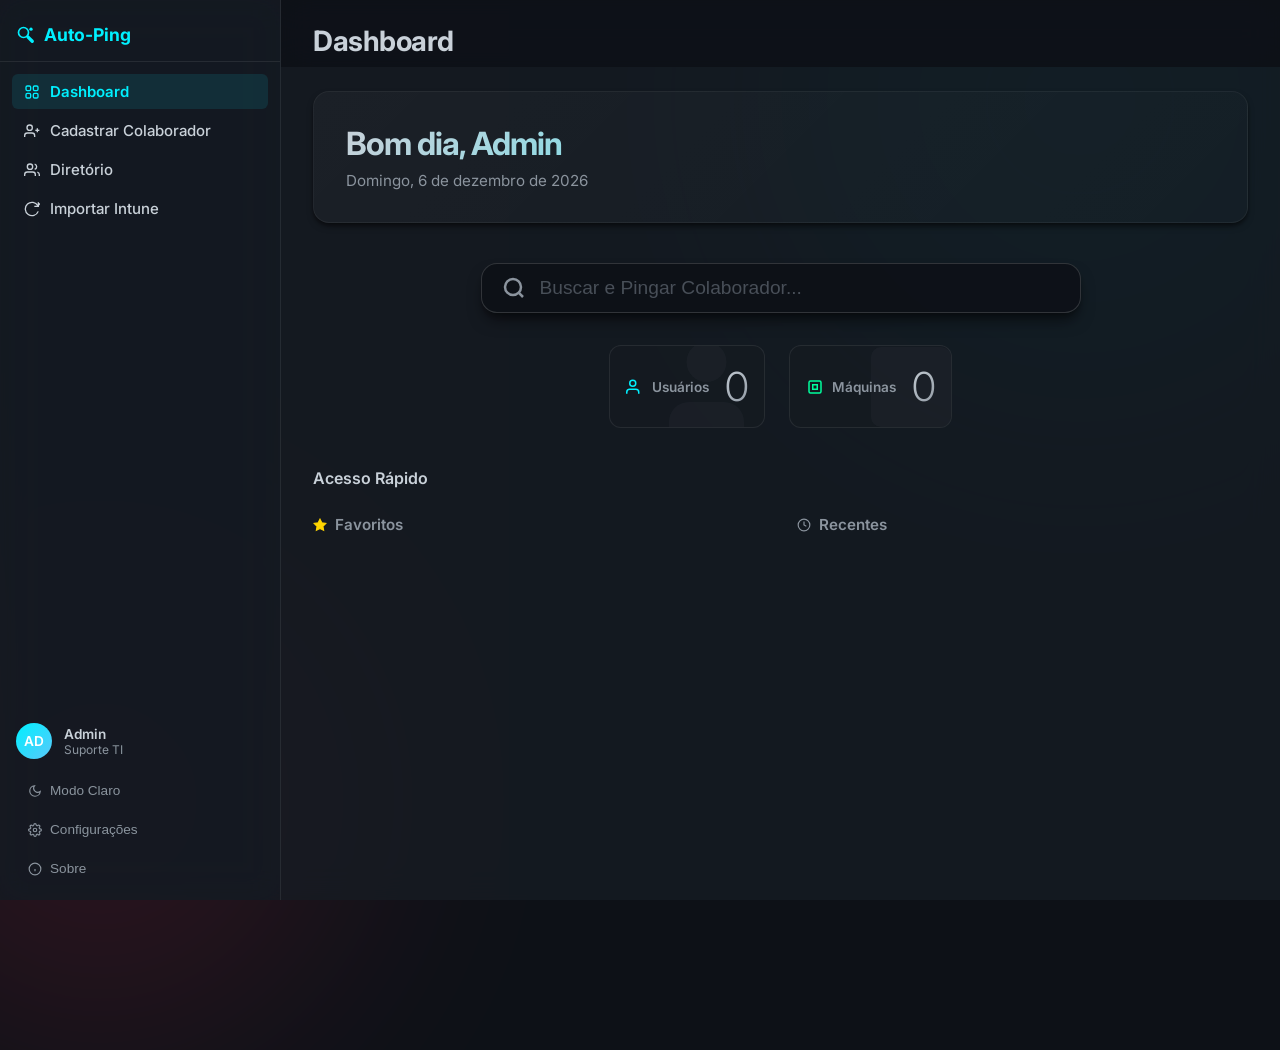
==== commit e7cb08c0: "feat: Refatoração de segurança (DPAPI), layout responsivo, validações e sincronização de tema" ====
--- a/static/index.html
+++ b/static/index.html
@@ -55,6 +55,12 @@
                 </svg>
                 Diretório
             </a>
+            <a href="#" class="nav-item" data-view="intune">
+                <svg width="16" height="16" viewBox="0 0 24 24" fill="none" stroke="currentColor" stroke-width="2">
+                    <path d="M21.5 2v6h-6M21.34 15.57a10 10 0 1 1-.57-8.38l5.67-5.67"/>
+                </svg>
+                Importar Intune
+            </a>
         </nav>
 
         <div class="sidebar-footer">
@@ -65,7 +71,7 @@
                     <span class="user-role">Suporte TI</span>
                 </div>
             </div>
-            <button class="theme-toggle-btn" onclick="toggleTheme()">
+            <button class="theme-toggle-btn" id="btn-toggle-theme-desktop" onclick="toggleTheme()">
                 <svg width="14" height="14" viewBox="0 0 24 24" fill="none" stroke="currentColor" stroke-width="2">
                     <path d="M21 12.79A9 9 0 1 1 11.21 3 7 7 0 0 0 21 12.79z"></path>
                 </svg>
@@ -94,6 +100,26 @@
         <!-- HEADER -->
         <header class="top-header">
             <h1 id="page-title" class="page-title">Dashboard</h1>
+            <div class="mobile-header-actions">
+                <button class="icon-btn" onclick="toggleTheme()" title="Alternar Tema" id="mobile-theme-toggle">
+                    <svg width="16" height="16" viewBox="0 0 24 24" fill="none" stroke="currentColor" stroke-width="2">
+                        <path d="M21 12.79A9 9 0 1 1 11.21 3 7 7 0 0 0 21 12.79z"></path>
+                    </svg>
+                </button>
+                <button class="icon-btn" onclick="openJumpConfigModal()" title="Configurações">
+                    <svg width="16" height="16" viewBox="0 0 24 24" fill="none" stroke="currentColor" stroke-width="2">
+                        <circle cx="12" cy="12" r="3"></circle>
+                        <path d="M19.4 15a1.65 1.65 0 0 0 .33 1.82l.06.06a2 2 0 0 1 0 2.83 2 2 0 0 1-2.83 0l-.06-.06a1.65 1.65 0 0 0-1.82-.33 1.65 1.65 0 0 0-1 1.51V21a2 2 0 0 1-2 2 2 2 0 0 1-2-2v-.09A1.65 1.65 0 0 0 9 19.4a1.65 1.65 0 0 0-1.82.33l-.06.06a2 2 0 0 1-2.83 0 2 2 0 0 1 0-2.83l.06-.06a1.65 1.65 0 0 0 .33-1.82 1.65 1.65 0 0 0-1.51-1H3a2 2 0 0 1-2-2 2 2 0 0 1 2-2h.09A1.65 1.65 0 0 0 4.6 9a1.65 1.65 0 0 0-.33-1.82l-.06-.06a2 2 0 0 1 0-2.83 2 2 0 0 1 2.83 0l.06.06a1.65 1.65 0 0 0 1.82.33H9a1.65 1.65 0 0 0 1-1.51V3a2 2 0 0 1 2-2 2 2 0 0 1 2 2v.09a1.65 1.65 0 0 0 1 1.51 1.65 1.65 0 0 0 1.82-.33l.06-.06a2 2 0 0 1 2.83 0 2 2 0 0 1 0 2.83l-.06.06a1.65 1.65 0 0 0-.33 1.82V9a1.65 1.65 0 0 0 1.51 1H21a2 2 0 0 1 2 2 2 2 0 0 1-2 2h-.09a1.65 1.65 0 0 0-1.51 1z"></path>
+                    </svg>
+                </button>
+                <button class="icon-btn" onclick="openCreditsModal()" title="Sobre">
+                    <svg width="16" height="16" viewBox="0 0 24 24" fill="none" stroke="currentColor" stroke-width="2">
+                        <circle cx="12" cy="12" r="10"></circle>
+                        <line x1="12" y1="16" x2="12" y2="12"></line>
+                        <line x1="12" y1="8" x2="12.01" y2="8"></line>
+                    </svg>
+                </button>
+            </div>
         </header>
 
         <div class="view-container">
@@ -196,7 +222,13 @@
                             <div class="form-divider"></div>
                             <div class="form-group">
                                 <label>E-mail</label>
-                                <input type="email" id="email" class="apple-input" placeholder="Ex: joao@empresa.com" required>
+                                <div style="display: flex; gap: 8px;">
+                                    <input type="email" id="email" class="apple-input" placeholder="Ex: joao@empresa.com" style="flex: 1;" required>
+                                    <button type="button" class="pill-btn" id="btn-fetch-intune" title="Puxar hosts do Intune" style="height: 38px; align-self: flex-end; font-weight: 500; font-size: 0.85rem; padding: 0 12px; display: flex; align-items: center; gap: 6px;">
+                                        <svg width="12" height="12" viewBox="0 0 24 24" fill="none" stroke="currentColor" stroke-width="2"><path d="M21.5 2v6h-6M21.34 15.57a10 10 0 1 1-.57-8.38l5.67-5.67"/></svg>
+                                        Buscar no Intune
+                                    </button>
+                                </div>
                             </div>
                             <div class="form-divider"></div>
                             <div class="form-group">
@@ -256,6 +288,43 @@
                 
                 <div id="pagination-controls" class="apple-pagination"></div>
             </section>
+
+            <!-- ─── VIEW: INTUNE ────────────────────────────────────── -->
+            <section id="view-intune" class="view">
+                <div class="apple-card">
+                    <h2 class="apple-card-title">Sincronização com Microsoft Intune</h2>
+                    <p style="font-size: 0.9rem; color: var(--text-secondary); margin-bottom: 24px;">
+                        Importe a lista de dispositivos diretamente do Microsoft Intune (Endpoint Manager) para atualizar a base de colaboradores de forma automática.
+                    </p>
+                    
+                    <div style="background: var(--bg-surface-hover); padding: 24px; border-radius: 12px; border: 1px solid var(--border-subtle); margin-bottom: 24px;">
+                        <h4 style="margin-bottom: 12px; font-weight: 600; font-size: 0.95rem; color: var(--text-primary);">Como exportar o arquivo do Intune:</h4>
+                        <ol style="font-size: 0.85rem; color: var(--text-secondary); padding-left: 20px; line-height: 1.6; margin: 0;">
+                            <li>Acesse o portal do <a href="https://endpoint.microsoft.com/" target="_blank" style="color: var(--color-primary-500); text-decoration: none;">Microsoft Endpoint Manager (Intune)</a>.</li>
+                            <li>Navegue em <strong>Dispositivos</strong> &gt; <strong>Todos os dispositivos</strong>.</li>
+                            <li>Clique no botão <strong>Exportar</strong> no topo da tabela e faça o download do arquivo CSV.</li>
+                        </ol>
+                    </div>
+
+                    <form id="intune-upload-form" autocomplete="off">
+                        <div class="form-group" style="margin-bottom: 24px;">
+                            <label style="font-weight: 600; display: block; margin-bottom: 8px;">Selecione o arquivo CSV exportado</label>
+                            <input type="file" id="intune-csv-file" accept=".csv" class="apple-input" style="padding: 12px; cursor: pointer;" required>
+                        </div>
+
+                        <div style="display: flex; gap: 12px; align-items: center; margin-bottom: 24px;">
+                            <input type="checkbox" id="intune-clear-db" style="width: 18px; height: 18px; cursor: pointer;">
+                            <label for="intune-clear-db" style="cursor: pointer; font-size: 0.9rem; user-select: none;">Substituir base de dados existente (limpar registros anteriores)</label>
+                        </div>
+
+                        <button type="submit" class="apple-btn-primary" id="btn-import-intune" style="width: 100%; justify-content: center; padding: 12px; font-weight: 600;">
+                            Processar e Importar Dispositivos
+                        </button>
+                    </form>
+
+                    <div id="intune-import-result" class="ping-result" style="display:none; margin-top: 24px;"></div>
+                </div>
+            </section>
         </div>
     </main>
 </div>
@@ -317,6 +386,23 @@
             <div class="form-group" style="margin-bottom: 24px;">
                 <label style="font-size: 0.85rem; font-weight: 500; color: var(--text-secondary); display: block; margin-bottom: 4px;">Script de Reiniciar no Servidor</label>
                 <input type="text" id="jump-cmd-restart" class="apple-input" placeholder="Ex: C:\Scripts\reiniciar.bat">
+            </div>
+            
+            <hr style="border: 0; border-top: 1px solid var(--border-subtle); margin: 24px 0;">
+            
+            <h3 style="margin-bottom: 16px; font-weight: 600; font-size: 1.25rem;">Conexão Microsoft Intune (Graph API)</h3>
+            <p style="font-size: 0.9rem; color: var(--text-secondary); margin-bottom: 16px;">Conecte sua conta corporativa para buscar e preencher as máquinas do colaborador em tempo real pelo e-mail.</p>
+            
+            <div id="intune-connection-status" style="margin-bottom: 16px; font-size: 0.9rem; display: flex; align-items: center; gap: 8px;">
+                <span id="intune-status-badge" class="status-badge offline" style="background: rgba(220,38,38,0.15); color: var(--color-danger); padding: 4px 8px; border-radius: 4px; font-size: 0.75rem; font-weight: 600;">Desconectado</span>
+                <button type="button" class="pill-btn" onclick="startIntuneAuth()" id="btn-connect-intune">Conectar Conta</button>
+            </div>
+            
+            <div id="intune-auth-code-box" style="display: none; background: var(--bg-surface-hover); padding: 16px; border-radius: 8px; border: 1px solid var(--border-subtle); margin-bottom: 16px;">
+                <p style="font-size: 0.85rem; margin-bottom: 8px;">Para autenticar, acesse o link abaixo e insira o código:</p>
+                <div style="font-size: 1.25rem; font-weight: 700; color: var(--color-primary-500); text-align: center; margin: 12px 0;" id="intune-user-code">------</div>
+                <a href="https://microsoft.com/devicelogin" target="_blank" class="apple-btn-primary" style="text-decoration: none; justify-content: center; font-size: 0.85rem; padding: 8px; display: inline-flex;">Ir para login da Microsoft</a>
+                <small style="color:var(--text-tertiary); display:block; margin-top:8px; text-align:center;">Verificando login... (esta janela atualizará sozinha)</small>
             </div>
             
         </div>
@@ -384,7 +470,7 @@
     </div>
 </div>
 
-<script src="/static/script.js?v=37"></script>
+<script src="/static/script.js?v=40"></script>
 <script src="/static/pong.js"></script>
 </body>
 </html>
--- a/static/style.css
+++ b/static/style.css
@@ -99,8 +99,6 @@
     flex-direction: column;
 }
 
-
-
 .sidebar-nav {
     flex: 1;
     padding: 12px;
@@ -195,6 +193,9 @@
     top: 0;
     z-index: 10;
     border-bottom: 1px solid transparent; /* Becomes visible on scroll via JS ideally */
+    display: flex;
+    justify-content: space-between;
+    align-items: center;
 }
 
 .page-title {
@@ -584,6 +585,15 @@
     display: flex;
     align-items: center;
     padding: 12px 16px;
+    transition: background-color var(--transition-fast), border-left var(--transition-fast);
+    border-left: 3px solid transparent;
+}
+.form-group:focus-within {
+    background-color: var(--bg-primary-transparent);
+}
+.form-group:has(.apple-input:user-invalid) {
+    background-color: rgba(255, 51, 102, 0.05);
+    border-left: 3px solid var(--color-danger);
 }
 .form-group label {
     width: 120px;
@@ -841,6 +851,98 @@
 .stagger-item:nth-child(5) { animation-delay: 0.25s; }
 .stagger-item:nth-child(n+6) { animation-delay: 0.3s; }
 
+.mobile-header-actions {
+    display: none;
+}
+
+@media (max-width: 900px) {
+    .custom-window {
+        flex-direction: column;
+    }
+    .macos-sidebar {
+        position: fixed;
+        bottom: 0;
+        left: 0;
+        right: 0;
+        width: 100%;
+        height: 64px;
+        flex-direction: row;
+        border-right: none;
+        border-top: 1px solid var(--border-subtle);
+        background-color: var(--bg-material-thick);
+        z-index: 100;
+        justify-content: space-around;
+        align-items: center;
+        padding: 0;
+    }
+    .sidebar-header,
+    .sidebar-footer {
+        display: none !important;
+    }
+    .sidebar-nav {
+        flex-direction: row;
+        width: 100%;
+        height: 100%;
+        padding: 0;
+        justify-content: space-around;
+        align-items: center;
+        gap: 0;
+    }
+    .nav-item {
+        flex: 1;
+        flex-direction: column;
+        justify-content: center;
+        align-items: center;
+        height: 100%;
+        font-size: 0.7rem;
+        gap: 4px;
+        padding: 4px 0;
+        border-radius: 0;
+    }
+    .nav-item svg {
+        width: 18px;
+        height: 18px;
+    }
+    .macos-content {
+        height: calc(100vh - 64px);
+        padding-bottom: 80px;
+        overflow-y: auto;
+    }
+    .mobile-header-actions {
+        display: flex;
+        gap: 8px;
+    }
+    .top-header {
+        padding: 16px 20px 8px;
+        display: flex;
+        justify-content: space-between;
+        align-items: center;
+    }
+    .view-container {
+        padding: 16px 20px;
+    }
+    .apple-card {
+        padding: 20px;
+    }
+    .form-group {
+        flex-direction: column;
+        align-items: stretch;
+        gap: 6px;
+    }
+    .form-group label {
+        width: 100%;
+    }
+    .form-divider {
+        margin-left: 0;
+    }
+    .widgets-grid {
+        gap: 16px;
+    }
+    .apple-widget {
+        width: 100%;
+        max-width: 320px;
+    }
+}
 
 /* ─── ADDED COMPONENTS (RE-DESIGNED / RESTORED) ───────────────────────────── */
 
@@ -924,55 +1026,6 @@
     transform: scale(1.1);
 }
 
-
-/* ==========================================================================
-   Responsive Queries (Mobile & Small Screens)
-   ========================================================================== */
-@media (max-width: 900px) {
-    body {
-        flex-direction: column;
-    }
-    .macos-sidebar {
-        width: 100%;
-        height: auto;
-        padding-bottom: var(--space-4);
-        flex-shrink: 0;
-        border-right: none;
-        border-bottom: 1px solid var(--border-subtle);
-    }
-    .macos-content {
-        width: 100%;
-        height: auto;
-        overflow-y: visible;
-    }
-    .main-header {
-        flex-direction: column;
-        align-items: flex-start;
-        gap: var(--space-4);
-        height: auto;
-        padding: var(--space-4) var(--space-6);
-    }
-    .header-actions {
-        width: 100%;
-        flex-direction: column;
-        align-items: flex-start;
-    }
-    .search-bar {
-        width: 100%;
-    }
-    .form-group {
-        flex-direction: column;
-        align-items: flex-start;
-        gap: var(--space-1);
-    }
-    .form-group label {
-        width: 100%;
-    }
-    .dashboard-grid {
-        grid-template-columns: 1fr;
-    }
-}
-
 @keyframes modalSlideIn {
   from { opacity: 0; transform: translateY(-15px); }
   to { opacity: 1; transform: translateY(0); }
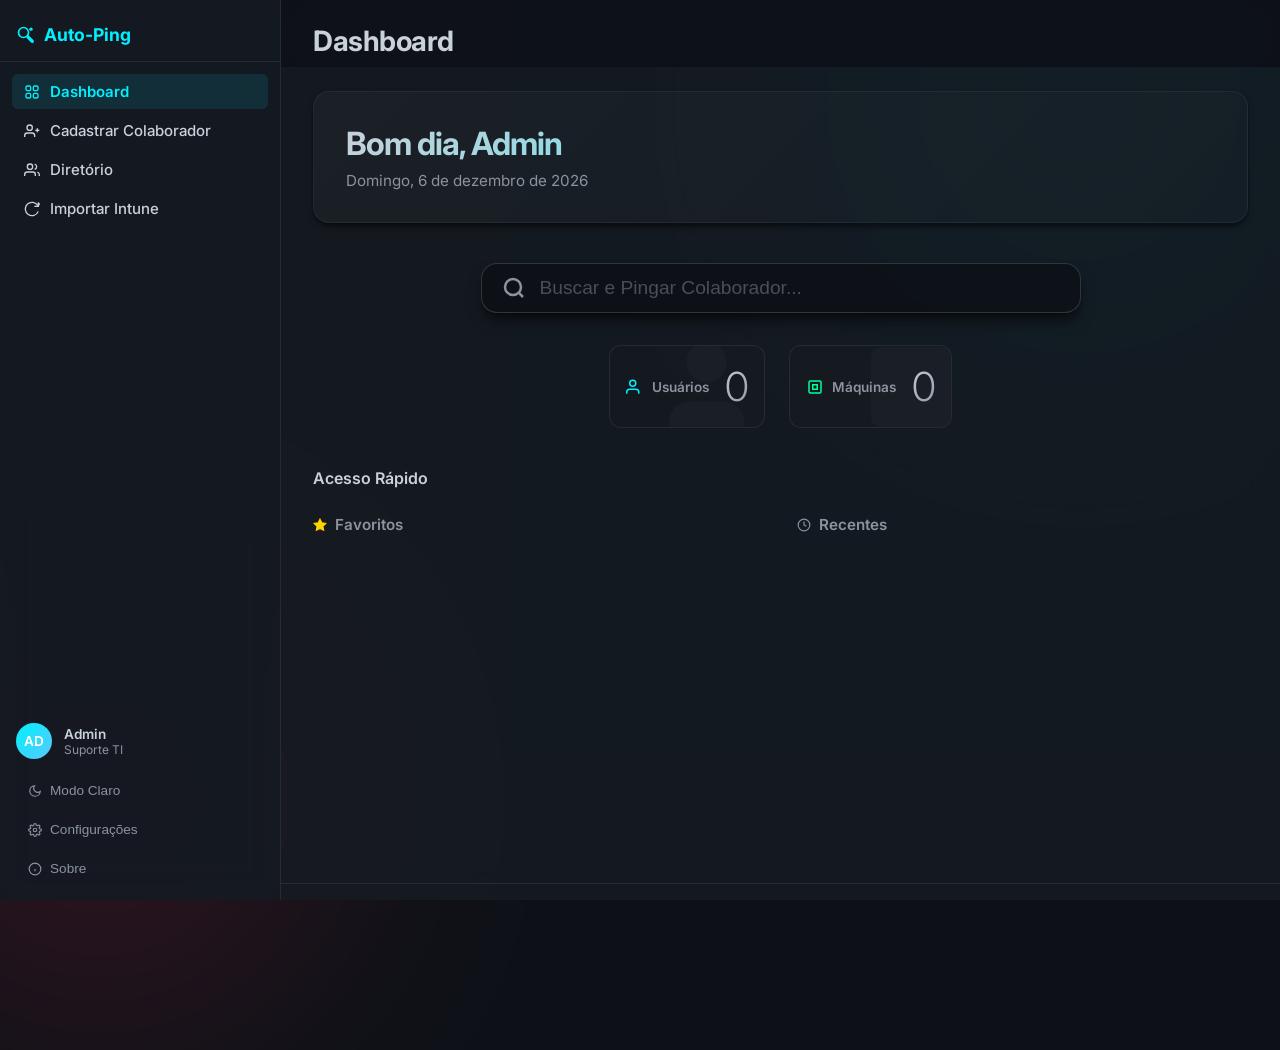
==== commit 7240f2c0: "AutoPing: Script de compilacao em EXE, logica de importacao Intune otimizada e correcoes no Frontend" ====
--- a/static/index.html
+++ b/static/index.html
@@ -276,7 +276,7 @@
 
                 <!-- Apple Grouped List ao invés de Tabela -->
                 <ul class="grouped-list" id="users-grouped-list">
-                    <div class="empty-state">
+                    <li class="empty-state">
                         <svg width="48" height="48" viewBox="0 0 24 24" fill="none" stroke="currentColor" stroke-width="1.5" opacity="0.3">
                             <circle cx="12" cy="12" r="10"></circle>
                             <line x1="12" y1="8" x2="12" y2="12"></line>
@@ -345,6 +345,49 @@
         </div>
     </div>
 </div>
+
+<!-- ─── MODAL DE CONEXÃO RDP ──────────────────────────────────── -->
+<div id="rdp-connect-overlay" class="apple-modal-overlay">
+    <div class="apple-modal" style="width: 420px; max-width: 90%;">
+        <div class="apple-modal-content" style="text-align: left;">
+            <h3 style="margin-bottom: 8px; font-weight: 600; font-size: 1.15rem; display: flex; align-items: center; gap: 8px;">
+                <svg width="18" height="18" viewBox="0 0 24 24" fill="none" stroke="var(--color-primary-500)" stroke-width="2">
+                    <rect x="2" y="3" width="20" height="14" rx="2" ry="2"></rect>
+                    <line x1="8" y1="21" x2="16" y2="21"></line>
+                    <line x1="12" y1="17" x2="12" y2="21"></line>
+                </svg>
+                Conexão RDP
+            </h3>
+            <p style="font-size: 0.85rem; color: var(--text-secondary); margin-bottom: 20px;">Confirme ou edite o IP de destino antes de conectar.</p>
+            
+            <div class="form-group" style="margin-bottom: 16px;">
+                <label style="font-size: 0.85rem; font-weight: 500; color: var(--text-secondary); display: block; margin-bottom: 4px;">IP de Destino</label>
+                <input type="text" id="rdp-target-ip" class="apple-input" placeholder="Ex: 10.0.0.50" style="font-size: 1.1rem; font-family: 'SF Mono', monospace; letter-spacing: 0.5px;">
+            </div>
+
+            <div id="rdp-saved-ips" style="margin-bottom: 16px; display: none;">
+                <label style="font-size: 0.8rem; font-weight: 500; color: var(--text-tertiary); display: block; margin-bottom: 6px;">Recentes</label>
+                <div id="rdp-saved-ips-list" style="display: flex; flex-wrap: wrap; gap: 6px;">
+                </div>
+            </div>
+
+            <div id="rdp-config-status" style="font-size: 0.8rem; color: var(--text-tertiary); margin-bottom: 8px; display: flex; align-items: center; gap: 6px;">
+            </div>
+        </div>
+        <div class="apple-modal-actions" style="border-top: 1px solid var(--border-subtle);">
+            <button class="modal-btn cancel" onclick="closeRdpModal()">Cancelar</button>
+            <button class="modal-btn primary" onclick="confirmRdpConnect()" id="btn-rdp-connect">
+                <svg width="14" height="14" viewBox="0 0 24 24" fill="none" stroke="currentColor" stroke-width="2" style="margin-right: 4px;">
+                    <rect x="2" y="3" width="20" height="14" rx="2" ry="2"></rect>
+                    <line x1="8" y1="21" x2="16" y2="21"></line>
+                    <line x1="12" y1="17" x2="12" y2="21"></line>
+                </svg>
+                Conectar
+            </button>
+        </div>
+    </div>
+</div>
+
 
 <!-- ─── MODAL DE CONFIGURAÇÃO DO JUMP SERVER ───────────────────── -->
 <div id="jump-config-overlay" class="apple-modal-overlay">
